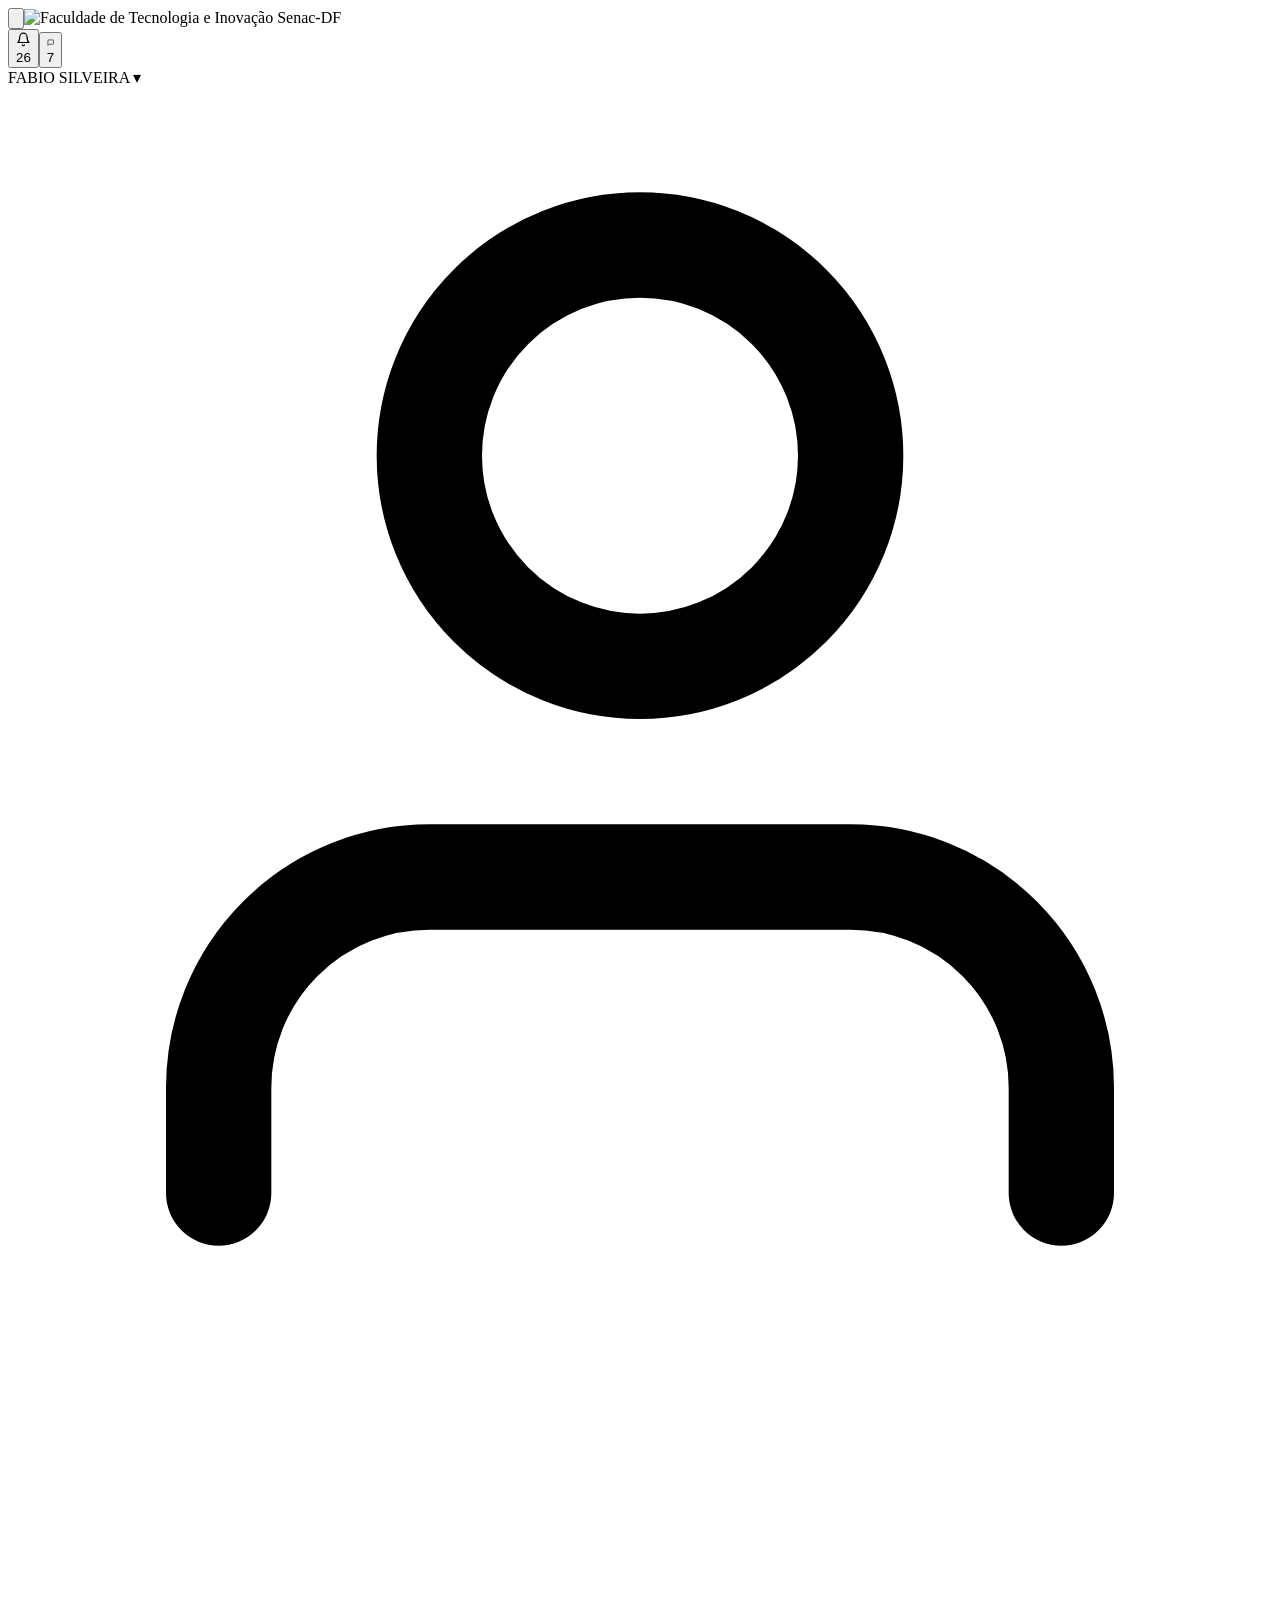
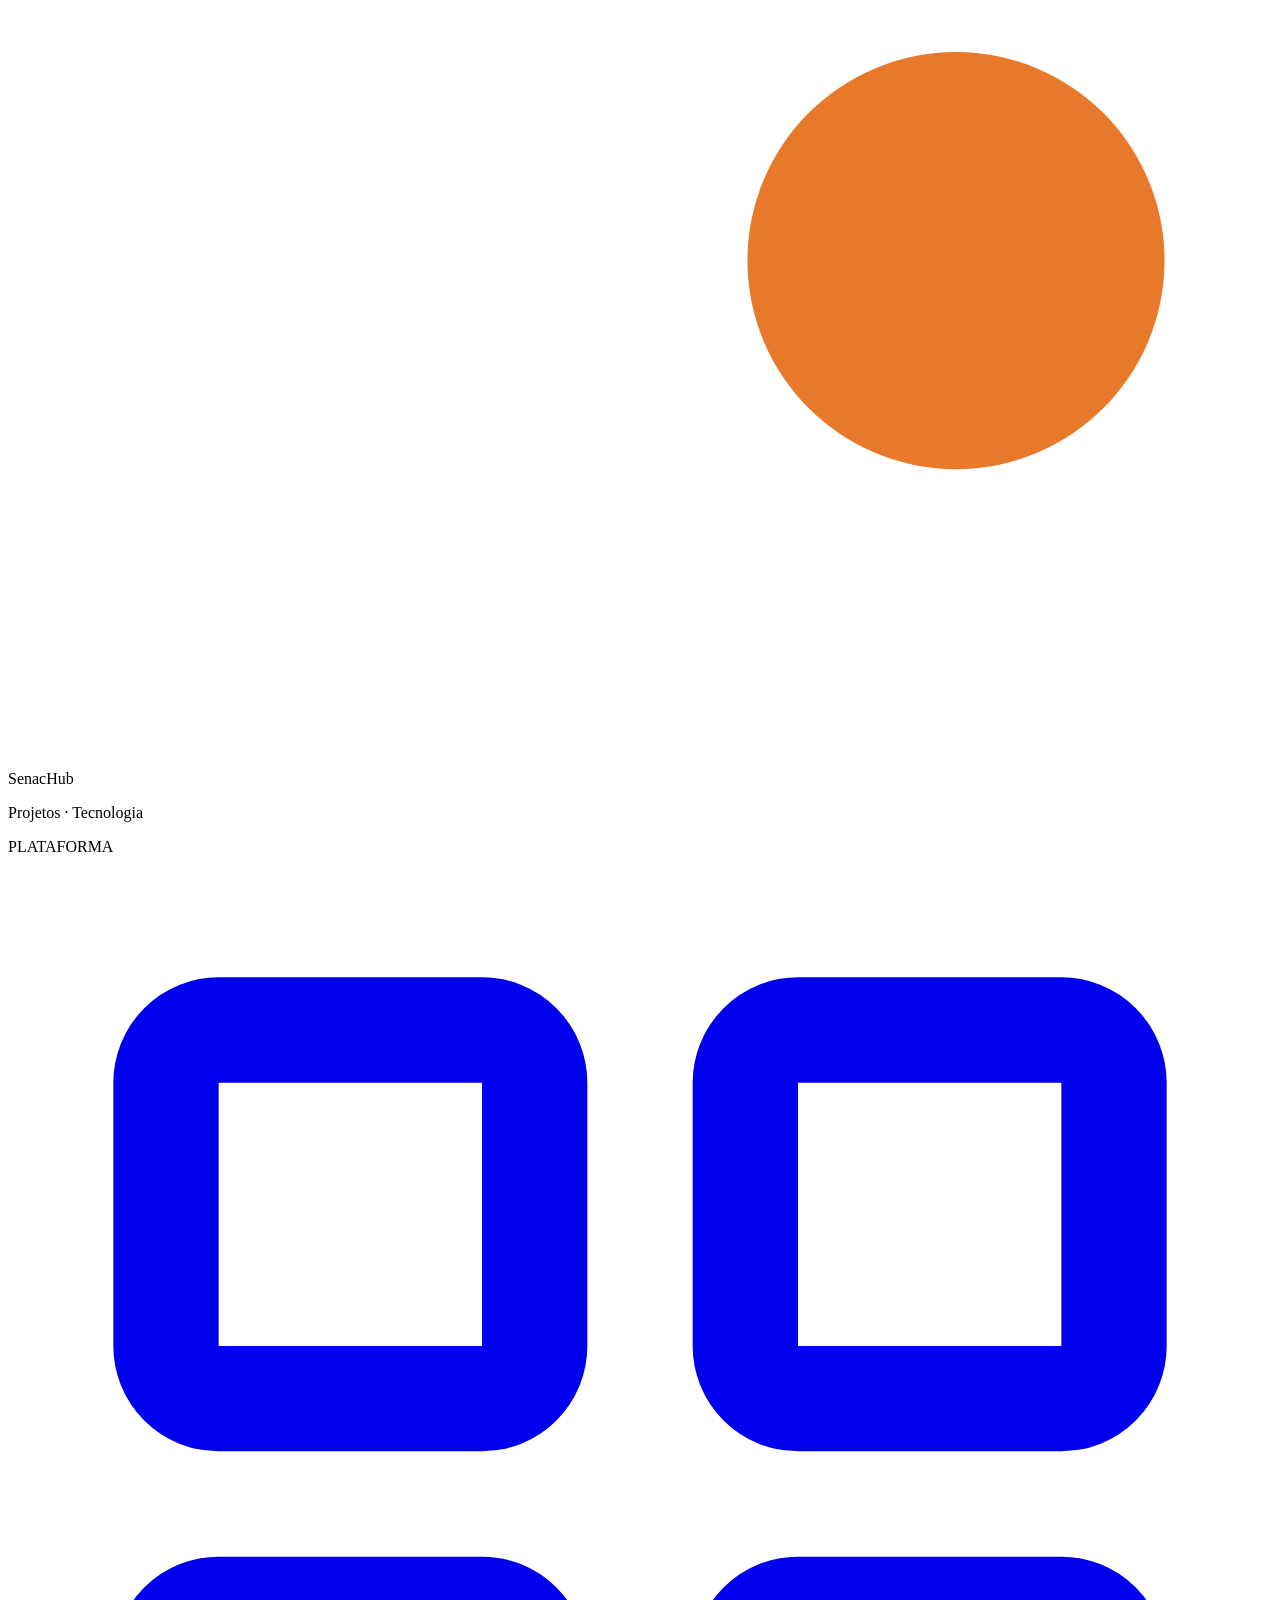
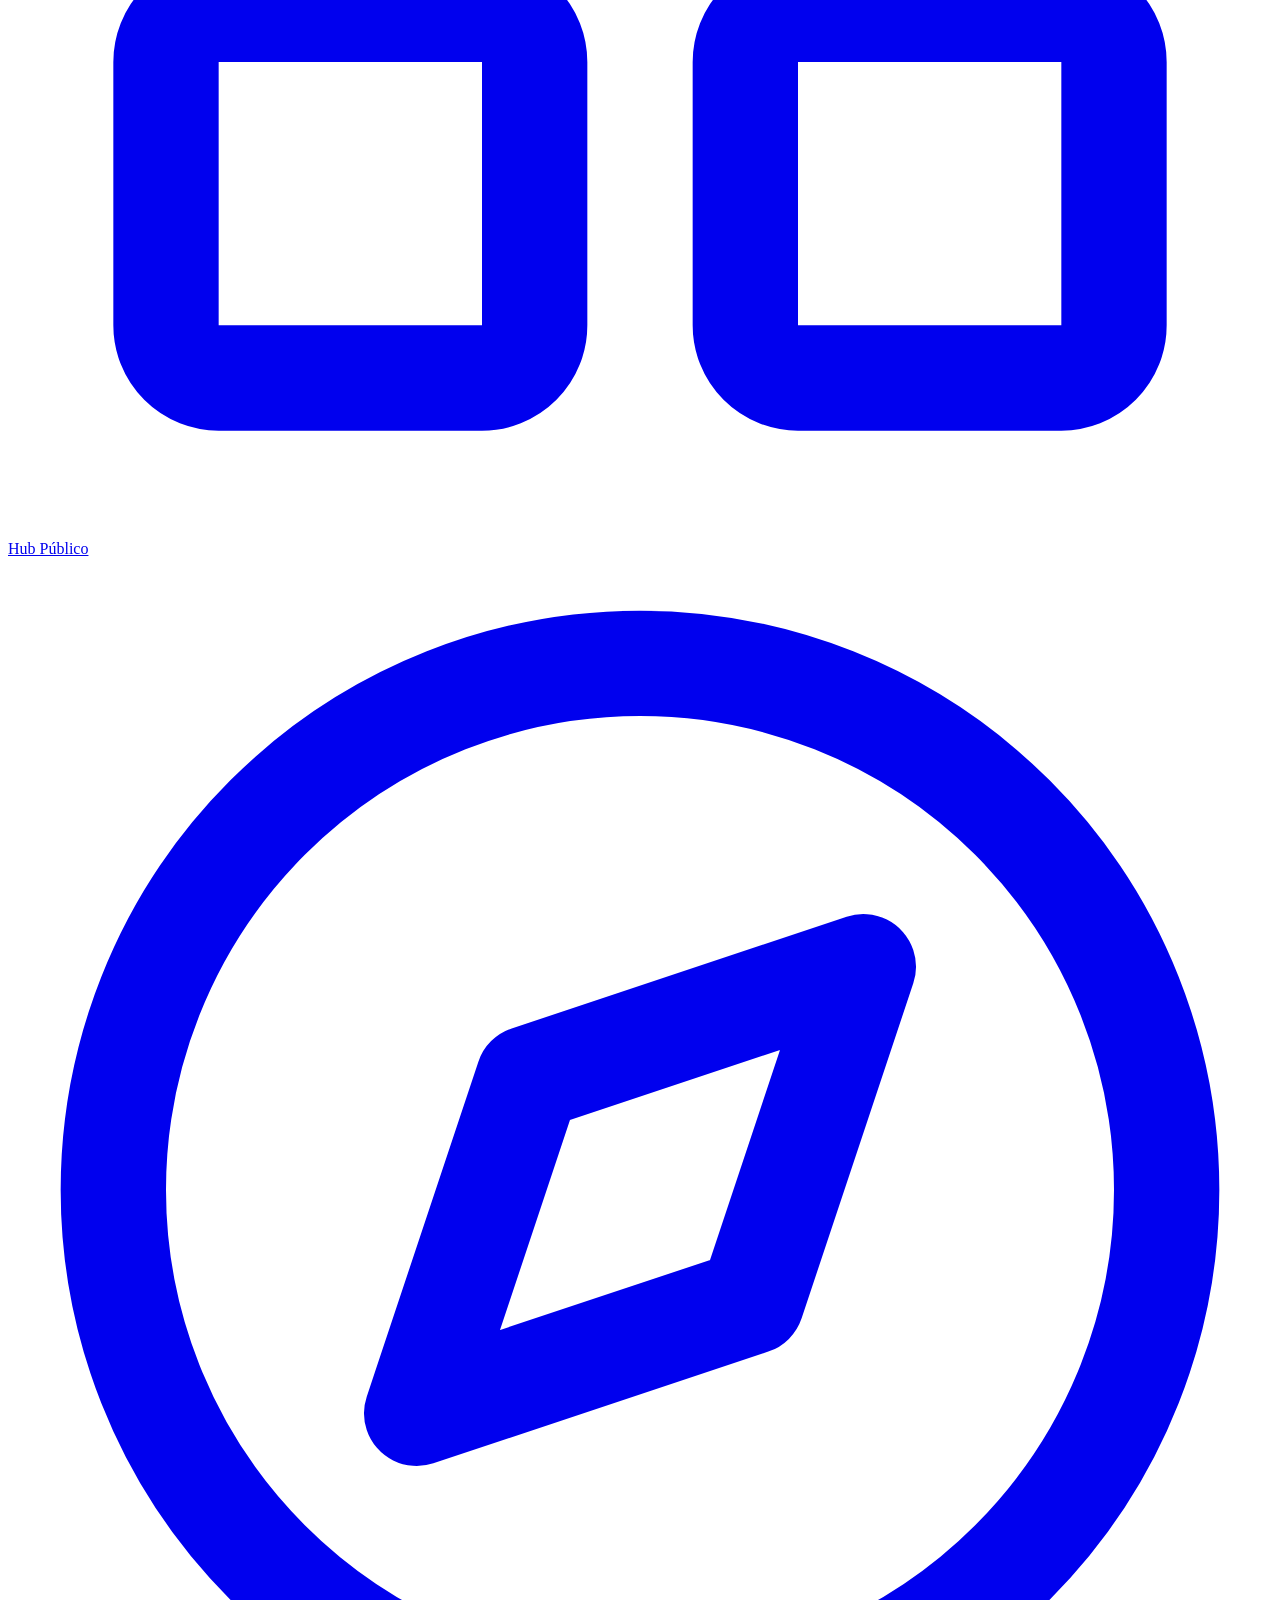
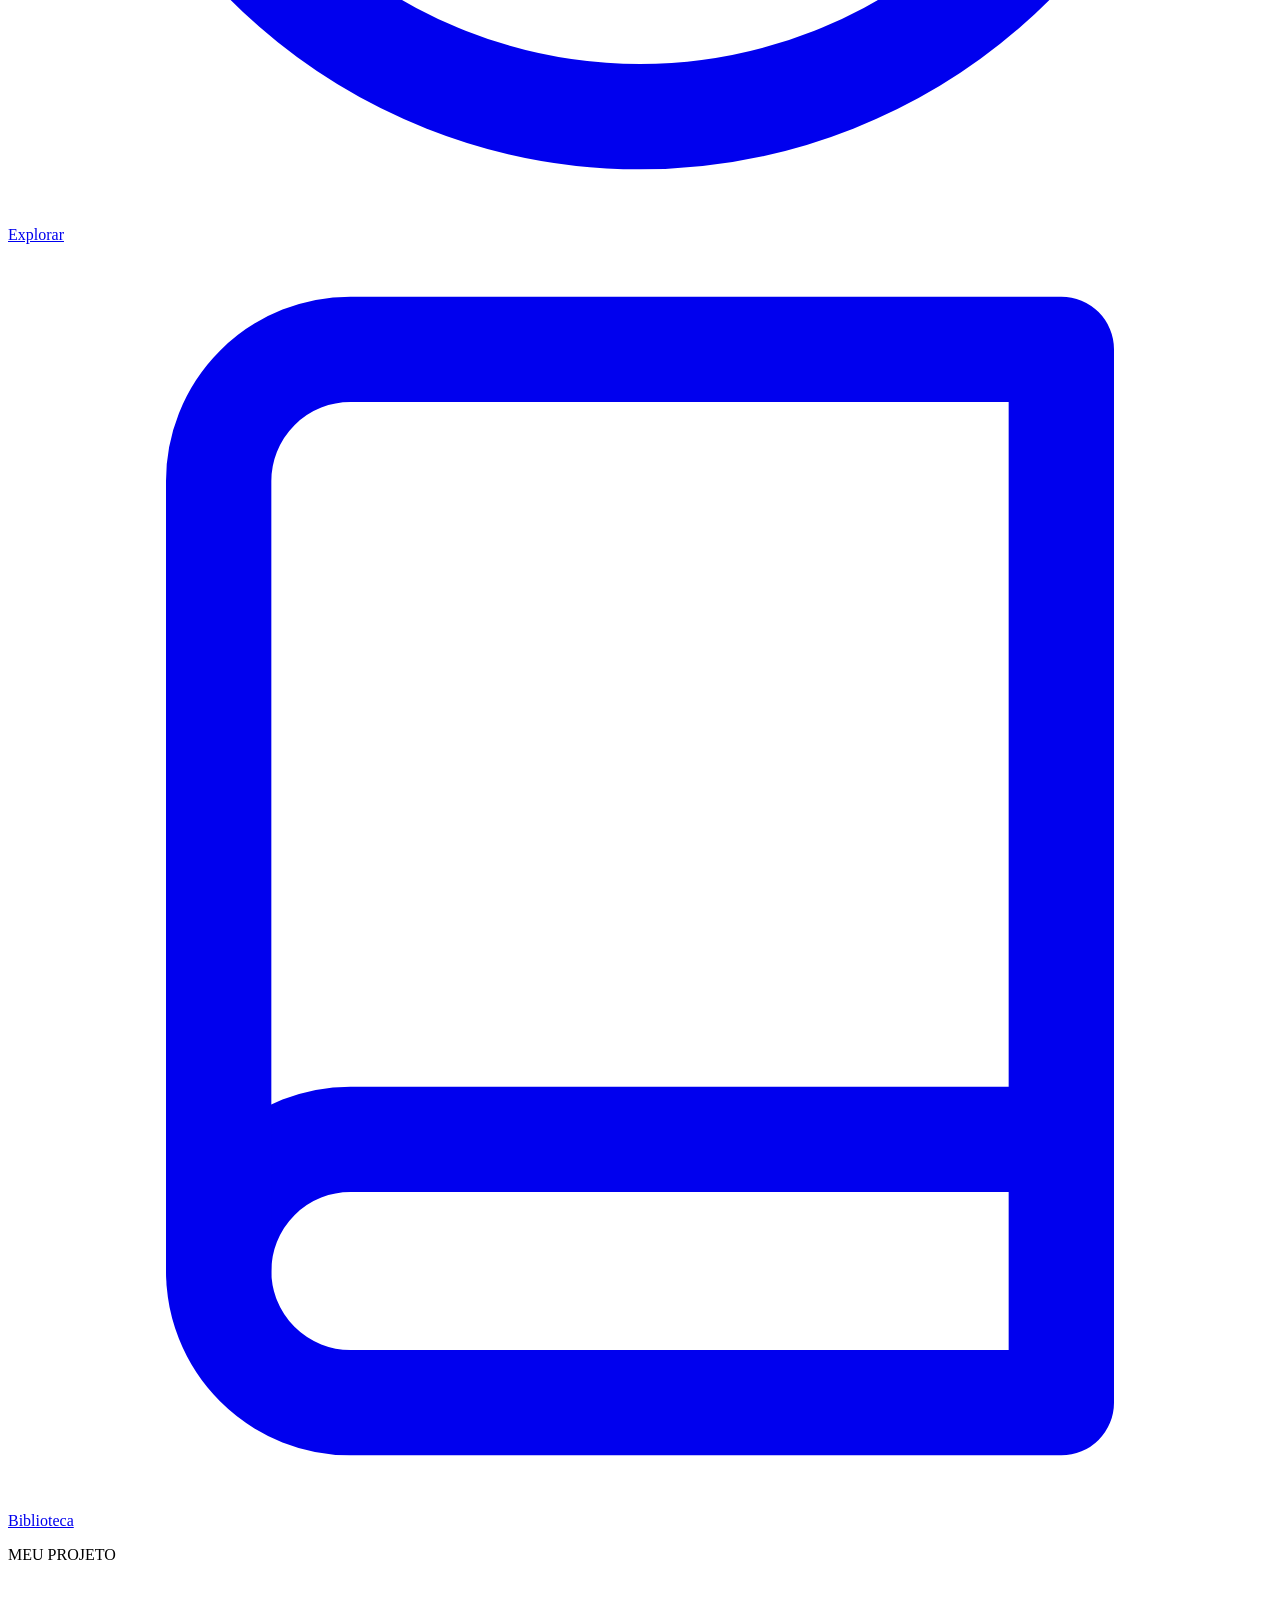
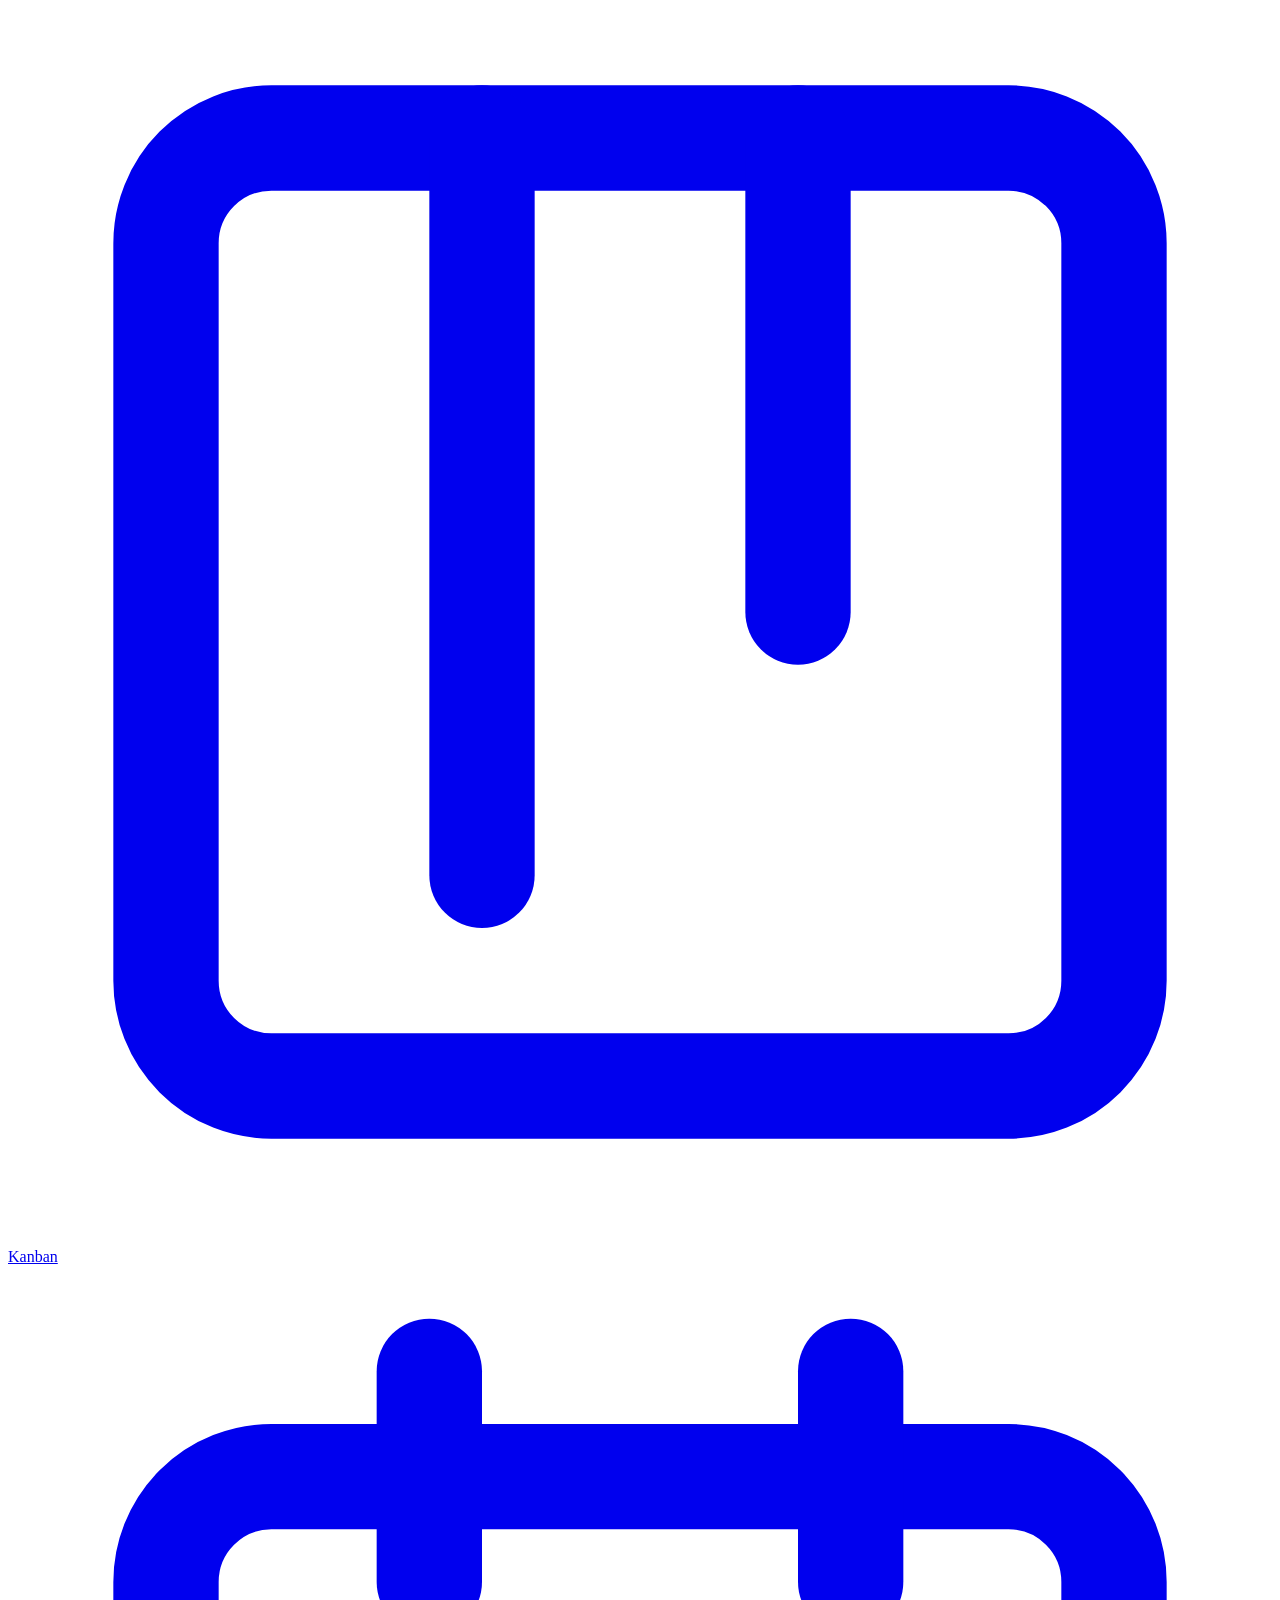
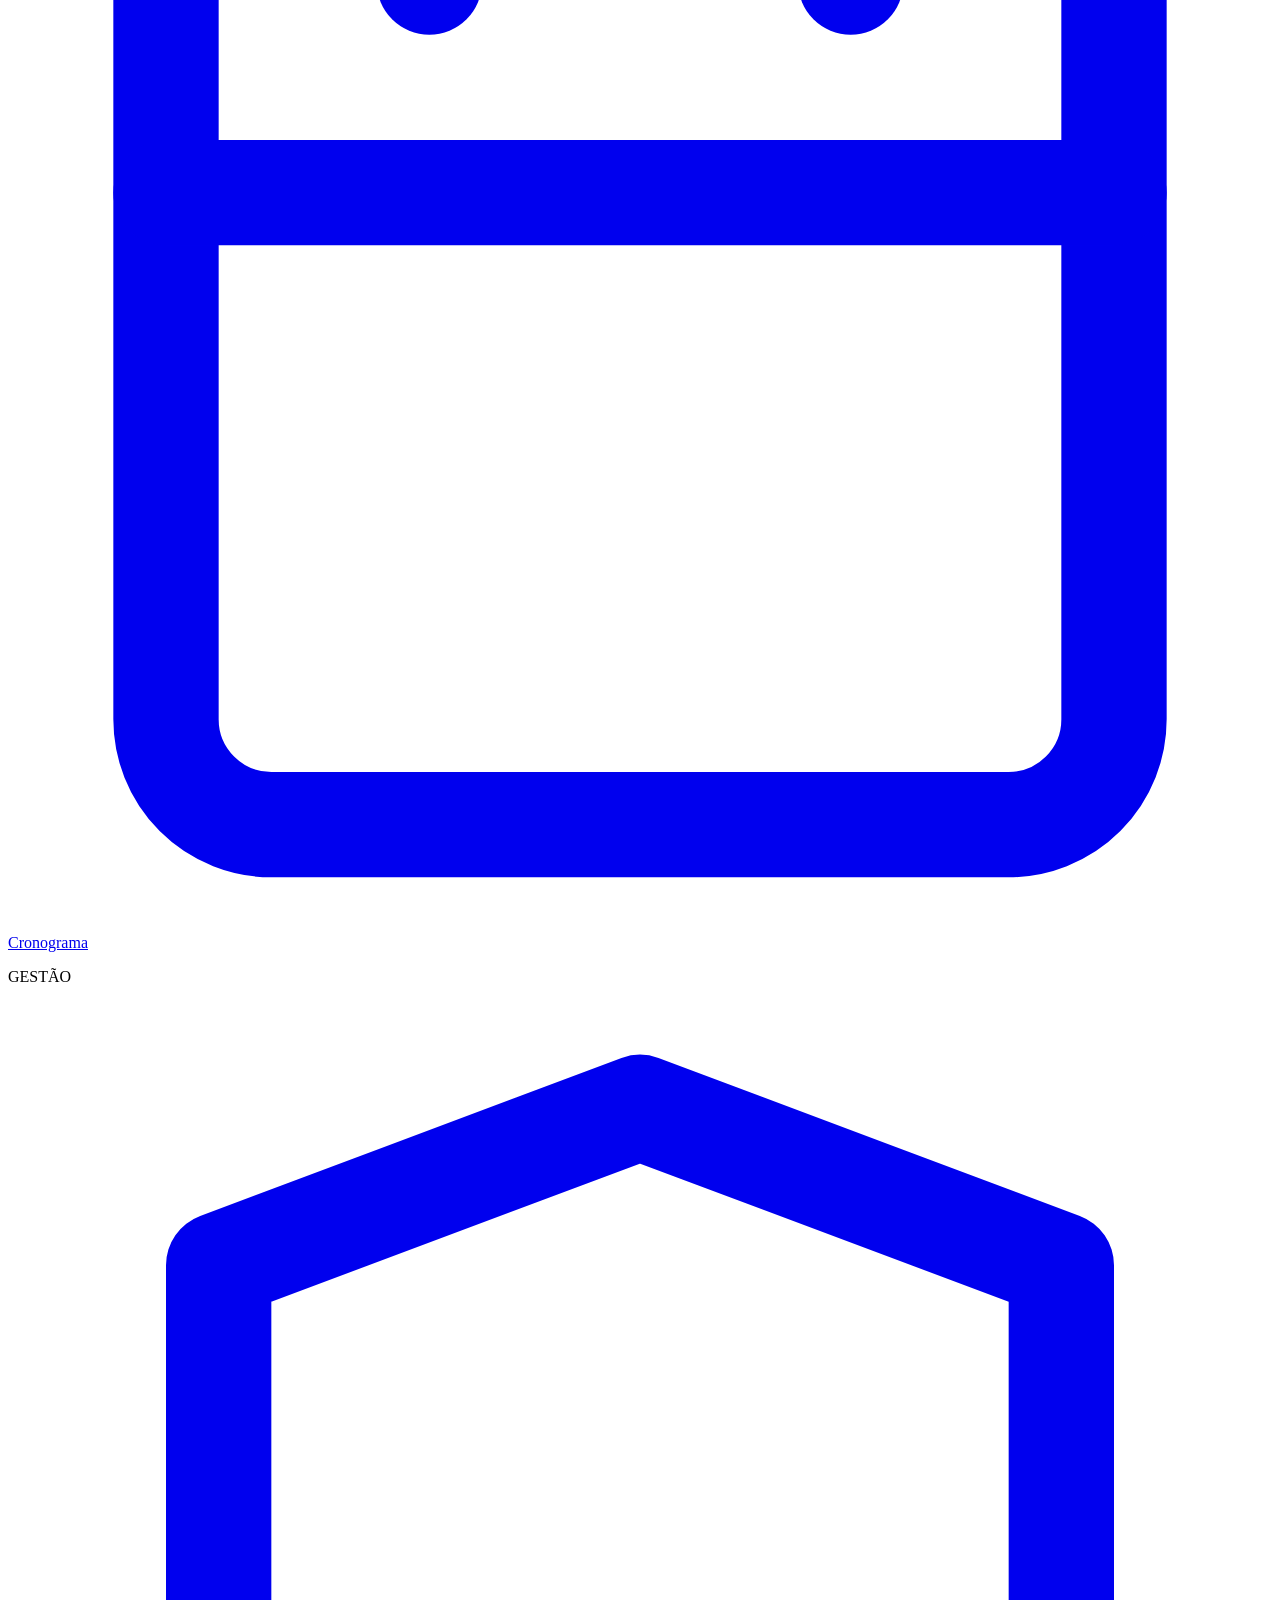
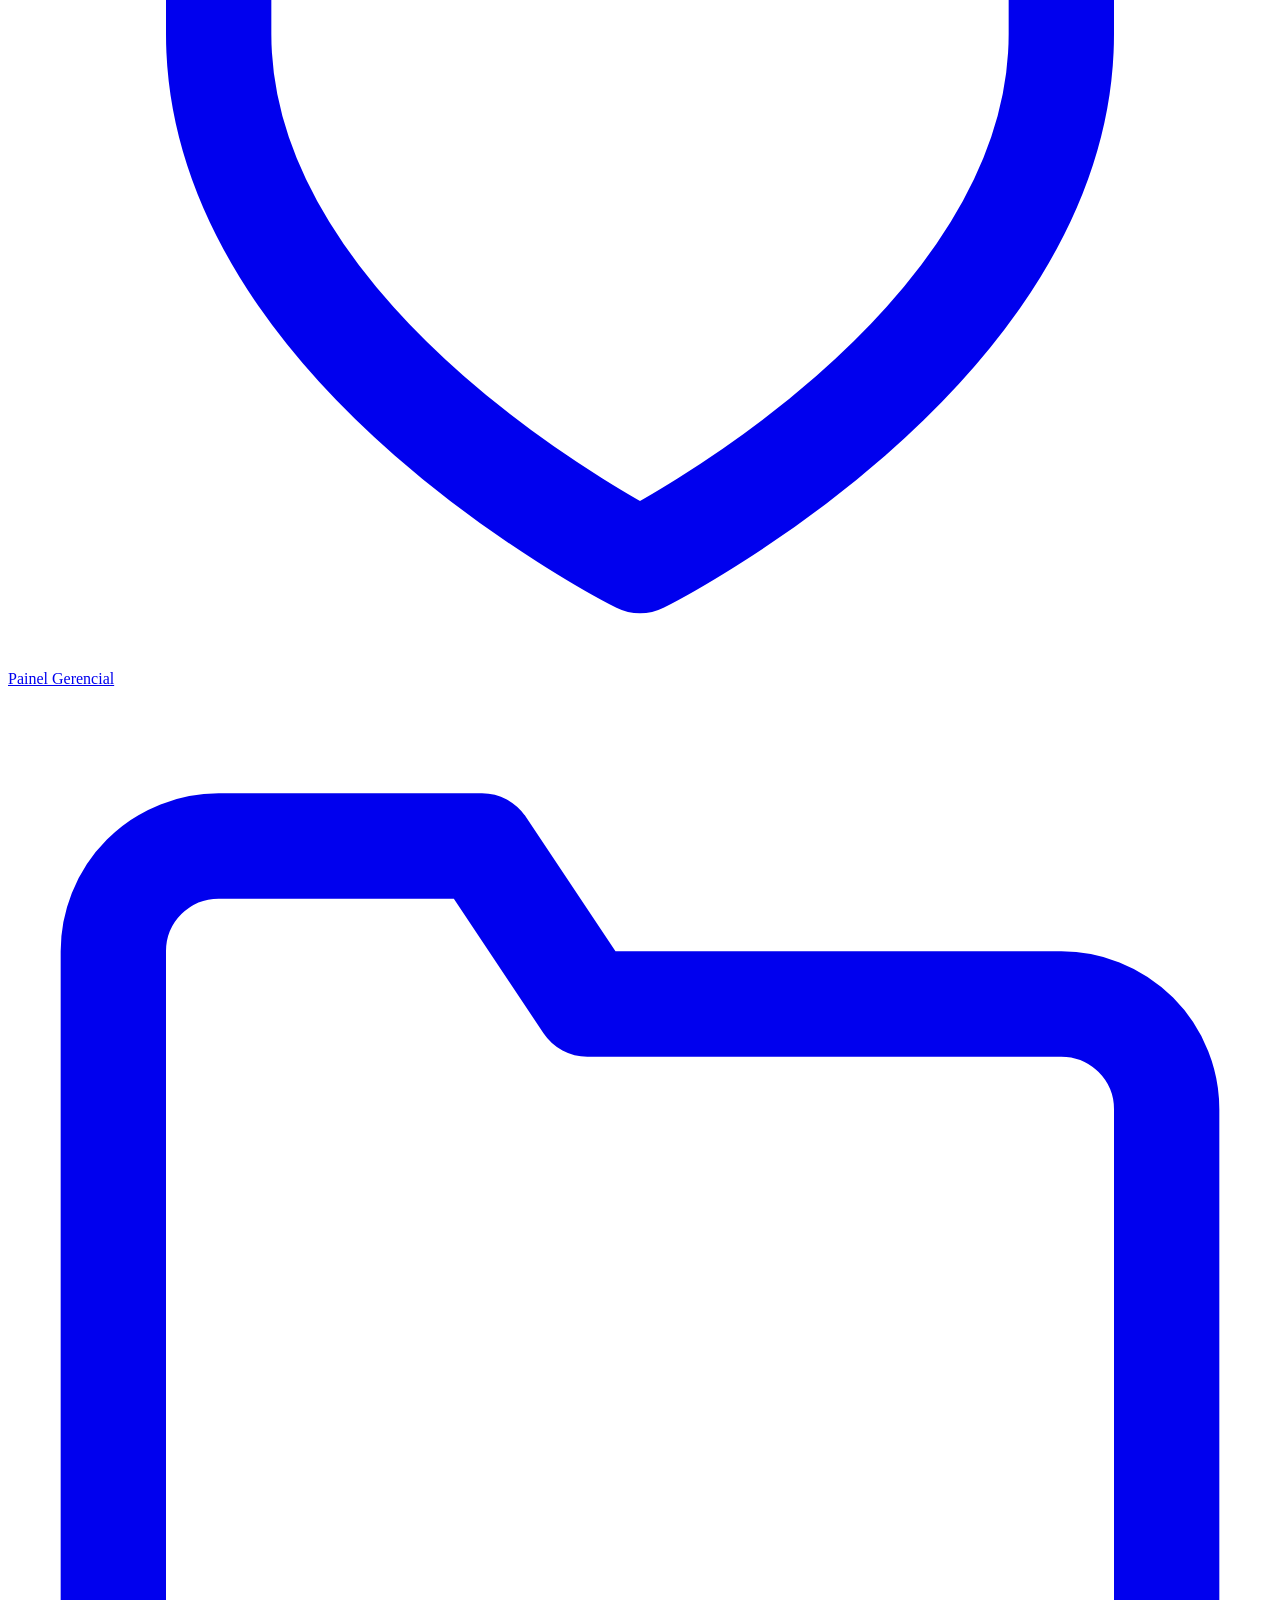
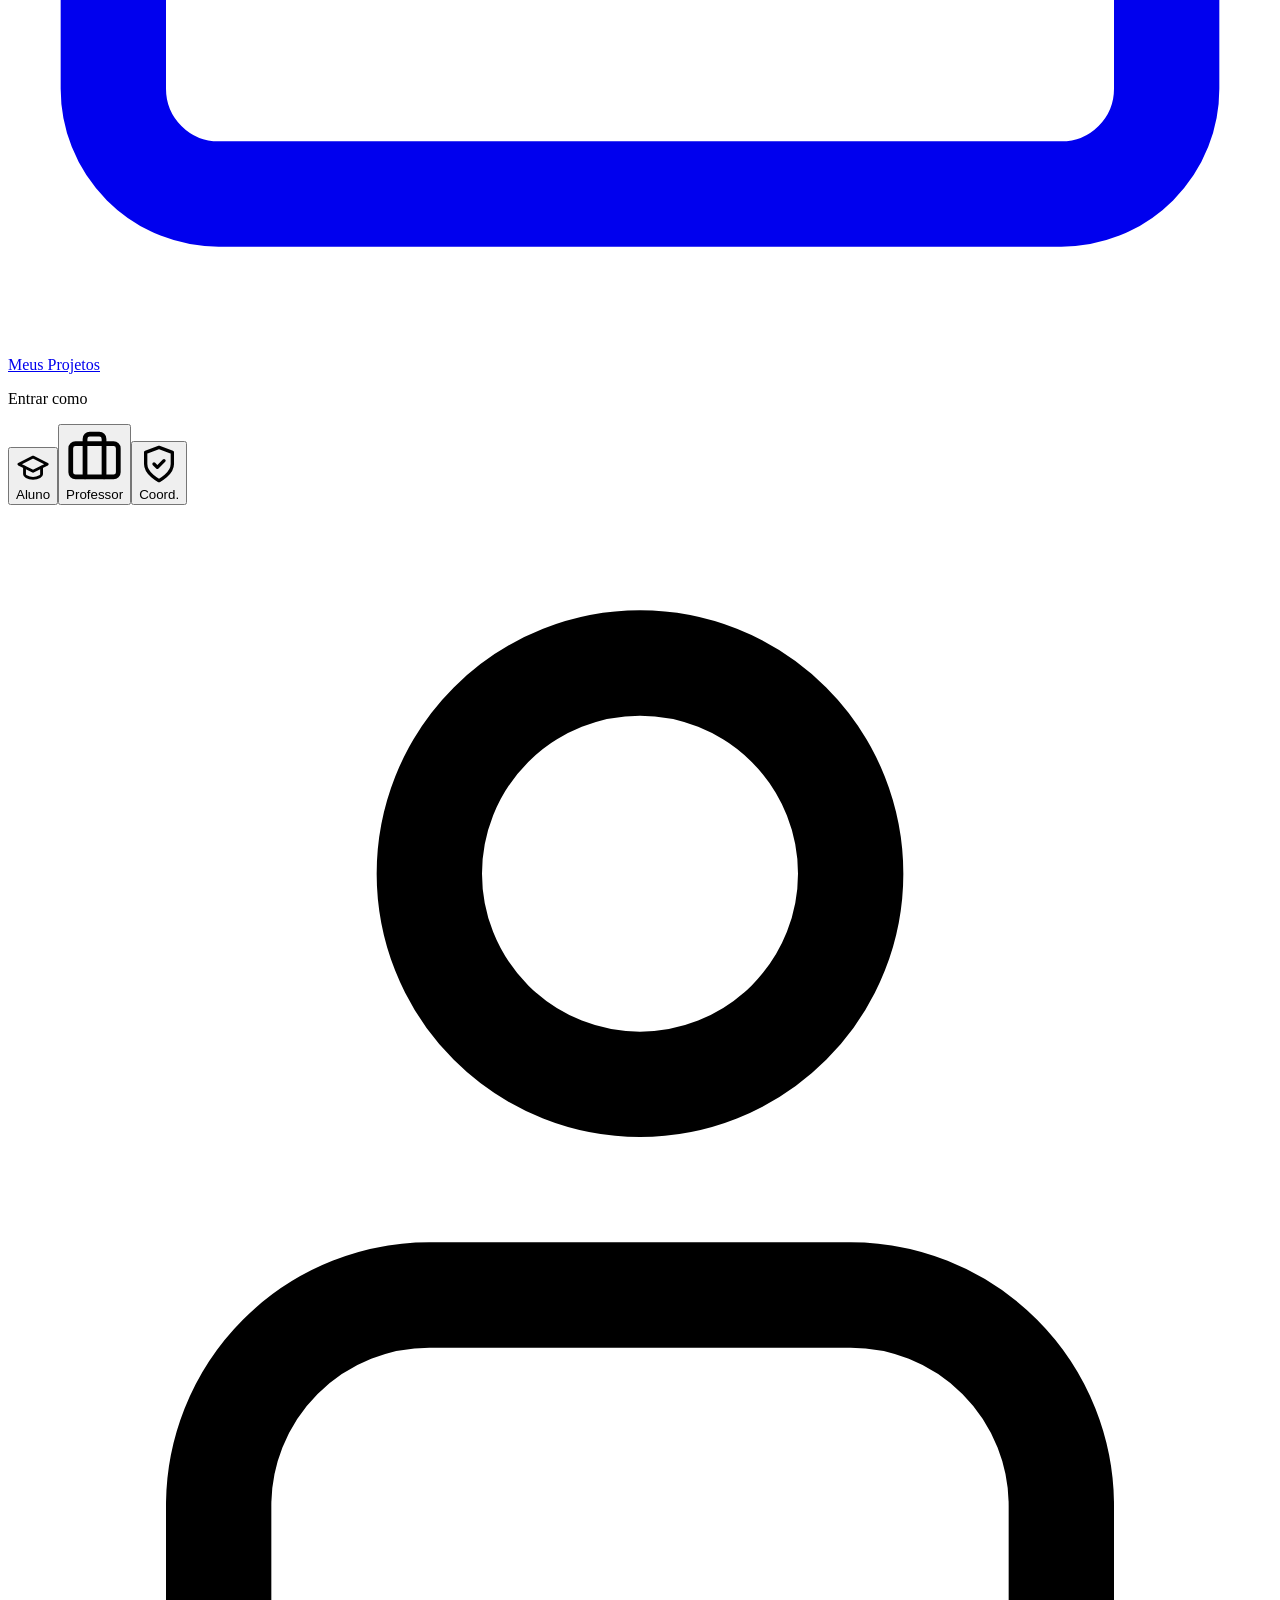
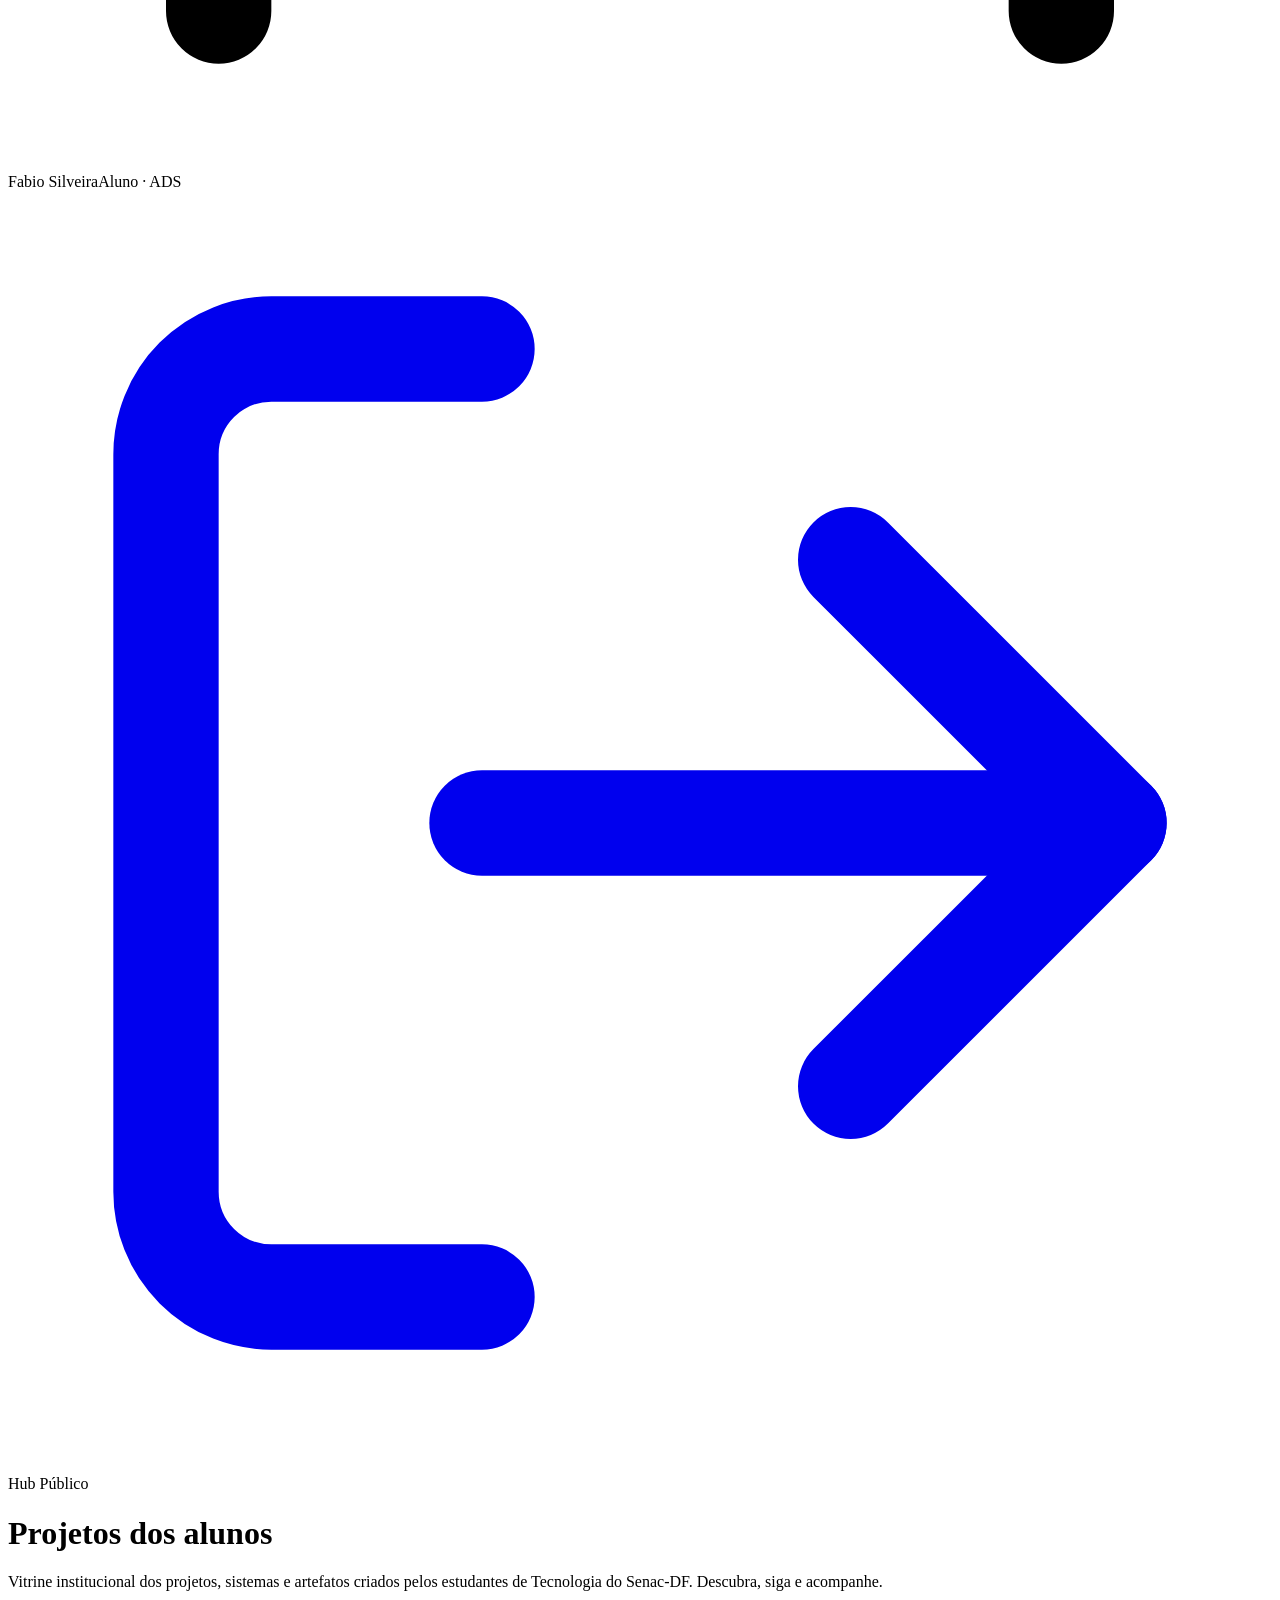
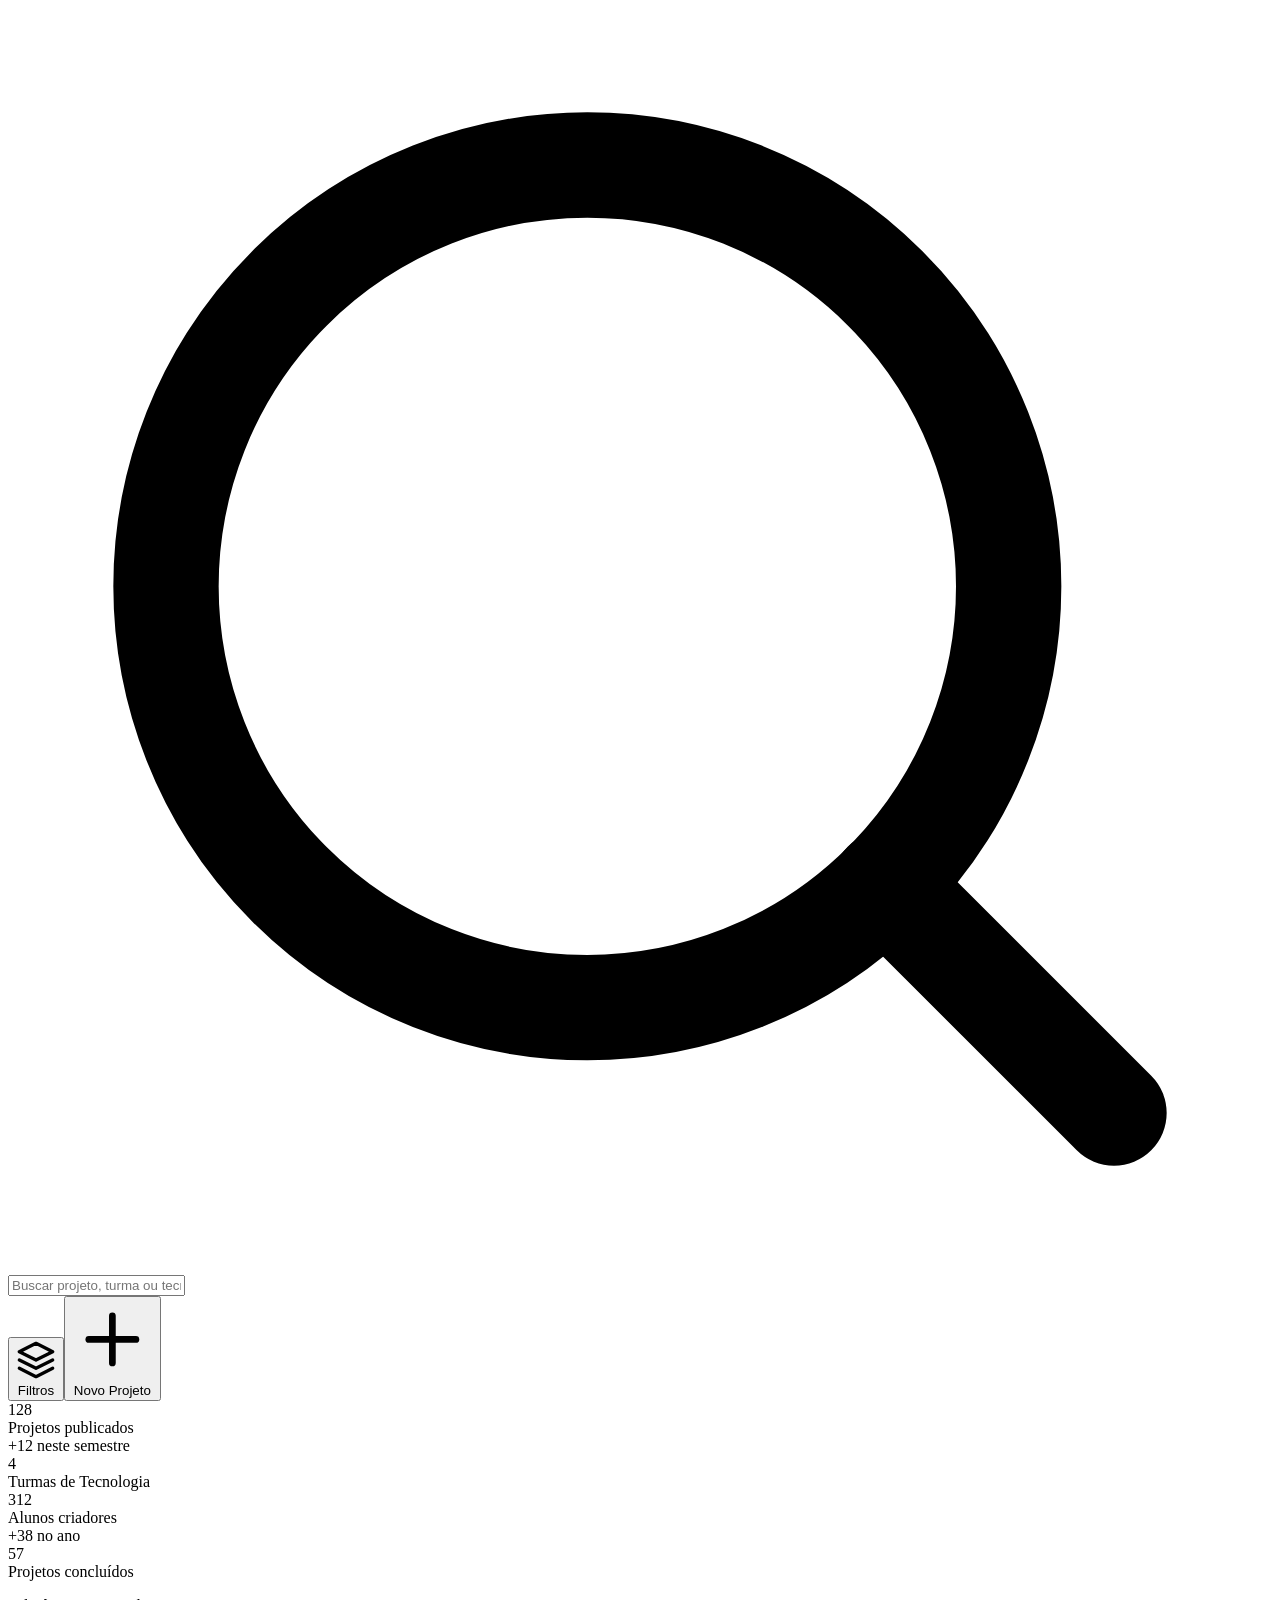
==== index.html @ 15e3ed27 "Add files via upload Versão 1" ====
<!doctype html><html lang="pt-BR"><head><meta charset="utf-8"><meta name="viewport" content="width=device-width, initial-scale=1.0"><title>Hub Público — SENAC HUB - DF</title><link rel="stylesheet" href="assets/style.css"></head><body data-page="hub"><header class="topbar"><div class="topbar-left"><button class="hamb" onclick="toggleSidebar()" aria-label="Menu"><svg class="" viewBox="0 0 24 24" fill="none" stroke="currentColor" stroke-width="2" stroke-linecap="round" stroke-linejoin="round"><line x1="3" y1="6" x2="21" y2="6"/><line x1="3" y1="12" x2="21" y2="12"/><line x1="3" y1="18" x2="21" y2="18"/></svg></button><img class="topbar-logo" src="assets/logo-senac.png" alt="Faculdade de Tecnologia e Inovação Senac-DF"></div><div class="topbar-right"><button class="icon-btn" aria-label="Notificações"><svg class="" viewBox="0 0 24 24" fill="none" stroke="currentColor" stroke-width="2" stroke-linecap="round" stroke-linejoin="round"><path d="M6 8a6 6 0 0 1 12 0c0 7 3 9 3 9H3s3-2 3-9"/><path d="M10.3 21a1.94 1.94 0 0 0 3.4 0"/></svg><span class="badge">26</span></button><button class="icon-btn" aria-label="Mensagens"><svg class="" viewBox="0 0 24 24" fill="none" stroke="currentColor" stroke-width="2" stroke-linecap="round" stroke-linejoin="round"><path d="M21 15a2 2 0 0 1-2 2H7l-4 4V5a2 2 0 0 1 2-2h14a2 2 0 0 1 2 2z"/></svg><span class="badge">7</span></button><div class="topuser"><span class="topuser-name lbl-hide">FABIO SILVEIRA <span class="chev">&#9662;</span></span><span class="topuser-avatar"><svg class="" viewBox="0 0 24 24" fill="none" stroke="currentColor" stroke-width="2" stroke-linecap="round" stroke-linejoin="round"><path d="M20 21v-2a4 4 0 0 0-4-4H8a4 4 0 0 0-4 4v2"/><circle cx="12" cy="7" r="4"/></svg></span></div></div></header><aside class="sidebar"><div class="sb-brand"><div class="brand-lockup sb"><svg class="brand-ico" viewBox="0 0 40 32" fill="none" aria-hidden="true"><g stroke="#ffffff" stroke-width="3.2" stroke-linecap="round"><path d="M9 7 C20 7 21 16 29 16"/><path d="M9 16 H29"/><path d="M9 25 C20 25 21 16 29 16"/></g><g fill="#ffffff"><circle cx="9" cy="7" r="4"/><circle cx="9" cy="16" r="4"/><circle cx="9" cy="25" r="4"/></g><circle cx="30" cy="16" r="6.6" fill="#e8792b"/></svg><span class="brand-wm"><span class="s">Senac</span><span class="h">Hub</span></span></div><p class="sub">Projetos · Tecnologia</p></div><nav class="sb-nav"><div class="sb-group"><p class="sb-group-label">PLATAFORMA</p><a class="sb-item active" href="index.html"><svg class="" viewBox="0 0 24 24" fill="none" stroke="currentColor" stroke-width="2" stroke-linecap="round" stroke-linejoin="round"><rect x="3" y="3" width="7" height="7" rx="1"/><rect x="14" y="3" width="7" height="7" rx="1"/><rect x="14" y="14" width="7" height="7" rx="1"/><rect x="3" y="14" width="7" height="7" rx="1"/></svg><span>Hub Público</span></a><a class="sb-item" href="index.html"><svg class="" viewBox="0 0 24 24" fill="none" stroke="currentColor" stroke-width="2" stroke-linecap="round" stroke-linejoin="round"><circle cx="12" cy="12" r="10"/><polygon points="16.24 7.76 14.12 14.12 7.76 16.24 9.88 9.88 16.24 7.76"/></svg><span>Explorar</span></a><a class="sb-item" href="biblioteca.html"><svg class="" viewBox="0 0 24 24" fill="none" stroke="currentColor" stroke-width="2" stroke-linecap="round" stroke-linejoin="round"><path d="M4 19.5A2.5 2.5 0 0 1 6.5 17H20"/><path d="M6.5 2H20v20H6.5A2.5 2.5 0 0 1 4 19.5v-15A2.5 2.5 0 0 1 6.5 2z"/></svg><span>Biblioteca</span></a></div><div class="sb-group"><p class="sb-group-label">MEU PROJETO</p><a class="sb-item" href="gestao.html"><svg class="" viewBox="0 0 24 24" fill="none" stroke="currentColor" stroke-width="2" stroke-linecap="round" stroke-linejoin="round"><rect x="3" y="3" width="18" height="18" rx="2"/><path d="M9 3v14"/><path d="M15 3v9"/></svg><span>Kanban</span></a><a class="sb-item" href="gestao.html"><svg class="" viewBox="0 0 24 24" fill="none" stroke="currentColor" stroke-width="2" stroke-linecap="round" stroke-linejoin="round"><rect x="3" y="4" width="18" height="18" rx="2"/><line x1="16" y1="2" x2="16" y2="6"/><line x1="8" y1="2" x2="8" y2="6"/><line x1="3" y1="10" x2="21" y2="10"/></svg><span>Cronograma</span></a></div><div class="sb-group"><p class="sb-group-label">GESTÃO</p><a class="sb-item" data-role-only="coordenacao" href="painel.html"><svg class="" viewBox="0 0 24 24" fill="none" stroke="currentColor" stroke-width="2" stroke-linecap="round" stroke-linejoin="round"><path d="M12 22s8-4 8-10V5l-8-3-8 3v7c0 6 8 10 8 10z"/></svg><span>Painel Gerencial</span></a><a class="sb-item" href="meus-projetos.html"><svg class="" viewBox="0 0 24 24" fill="none" stroke="currentColor" stroke-width="2" stroke-linecap="round" stroke-linejoin="round"><path d="M22 19a2 2 0 0 1-2 2H4a2 2 0 0 1-2-2V5a2 2 0 0 1 2-2h5l2 3h9a2 2 0 0 1 2 2z"/></svg><span>Meus Projetos</span></a></div></nav><div class="sb-foot"><p class="sb-roles-label">Entrar como</p><div class="sb-roles"><button class="role-btn" data-act="role" data-role="aluno"><svg class="" viewBox="0 0 24 24" fill="none" stroke="currentColor" stroke-width="2" stroke-linecap="round" stroke-linejoin="round"><path d="M22 10L12 5 2 10l10 5 10-5z"/><path d="M6 12v5c0 1 2 3 6 3s6-2 6-3v-5"/></svg><span>Aluno</span></button><button class="role-btn" data-act="role" data-role="professor"><svg class="" viewBox="0 0 24 24" fill="none" stroke="currentColor" stroke-width="2" stroke-linecap="round" stroke-linejoin="round"><rect x="2" y="7" width="20" height="14" rx="2"/><path d="M16 21V5a2 2 0 0 0-2-2h-4a2 2 0 0 0-2 2v16"/></svg><span>Professor</span></button><button class="role-btn" data-act="role" data-role="coordenacao"><svg class="" viewBox="0 0 24 24" fill="none" stroke="currentColor" stroke-width="2" stroke-linecap="round" stroke-linejoin="round"><path d="M12 22s8-4 8-10V5l-8-3-8 3v7c0 6 8 10 8 10z"/><path d="M9 12l2 2 4-4"/></svg><span>Coord.</span></button></div><div class="sb-user"><span class="av"><svg class="" viewBox="0 0 24 24" fill="none" stroke="currentColor" stroke-width="2" stroke-linecap="round" stroke-linejoin="round"><path d="M20 21v-2a4 4 0 0 0-4-4H8a4 4 0 0 0-4 4v2"/><circle cx="12" cy="7" r="4"/></svg></span><span class="info"><span class="u-name">Fabio Silveira</span><span class="u-role" id="sb-role">Aluno · ADS</span></span><a class="logout" href="login.html" title="Sair"><svg class="" viewBox="0 0 24 24" fill="none" stroke="currentColor" stroke-width="2" stroke-linecap="round" stroke-linejoin="round"><path d="M9 21H5a2 2 0 0 1-2-2V5a2 2 0 0 1 2-2h4"/><polyline points="16 17 21 12 16 7"/><line x1="21" y1="12" x2="9" y2="12"/></svg></a></div></div></aside><div class="overlay" onclick="toggleSidebar()"></div><div class="main"><div class="pagehead"><p class="eyebrow">Hub Público</p><h1>Projetos dos alunos</h1><p class="lead">Vitrine institucional dos projetos, sistemas e artefatos criados pelos estudantes de Tecnologia do Senac-DF. Descubra, siga e acompanhe.</p></div><div class="content"><div class="toolbar"><div class="search"><svg class="" viewBox="0 0 24 24" fill="none" stroke="currentColor" stroke-width="2" stroke-linecap="round" stroke-linejoin="round"><circle cx="11" cy="11" r="8"/><line x1="21" y1="21" x2="16.65" y2="16.65"/></svg><input id="q" placeholder="Buscar projeto, turma ou tecnologia..."></div><button class="btn btn-ghost"><svg class="" viewBox="0 0 24 24" fill="none" stroke="currentColor" stroke-width="2" stroke-linecap="round" stroke-linejoin="round"><polygon points="12 2 2 7 12 12 22 7 12 2"/><polyline points="2 17 12 22 22 17"/><polyline points="2 12 12 17 22 12"/></svg> Filtros</button><button class="btn btn-primary" data-act="new"><svg class="" viewBox="0 0 24 24" fill="none" stroke="currentColor" stroke-width="2" stroke-linecap="round" stroke-linejoin="round"><line x1="12" y1="5" x2="12" y2="19"/><line x1="5" y1="12" x2="19" y2="12"/></svg> Novo Projeto</button></div><div class="metrics"><div class="metric"><div class="n">128</div><div class="l">Projetos publicados</div><div class="d">+12 neste semestre</div></div><div class="metric"><div class="n">4</div><div class="l">Turmas de Tecnologia</div></div><div class="metric"><div class="n">312</div><div class="l">Alunos criadores</div><div class="d">+38 no ano</div></div><div class="metric"><div class="n">57</div><div class="l">Projetos concluídos</div></div></div><div class="section-head"><div><p class="sub">Seleção institucional</p><h2>Projetos em destaque</h2></div><span id="count">—</span></div><div class="chips"><button class="chip active" data-act="chip" data-turma="all">Todos</button><button class="chip" data-act="chip" data-turma="IA">IA</button><button class="chip" data-act="chip" data-turma="ADS">ADS</button><button class="chip" data-act="chip" data-turma="Gestão de TI">Gestão de TI</button><button class="chip" data-act="chip" data-turma="Segurança da Informação">Segurança da Informação</button></div><div class="grid" id="grid"></div><p class="footer-note">SENAC HUB - DF · Faculdade de Tecnologia e Inovação Senac-DF · protótipo para o 6º Senac Innovaday</p><div class="modal" id="modal"><div class="modal-card"><div class="modal-head"><h3 id="modal-title">Novo projeto</h3><button data-act="modal-close" aria-label="Fechar"><svg class="" viewBox="0 0 24 24" fill="none" stroke="currentColor" stroke-width="2" stroke-linecap="round" stroke-linejoin="round"><line x1="18" y1="6" x2="6" y2="18"/><line x1="6" y1="6" x2="18" y2="18"/></svg></button></div><div class="modal-body"><div class="field"><label>Título do projeto</label><input id="np-title" placeholder="Ex.: Meu Sistema Incrível"></div><p class="err" id="np-err">Informe um título para o projeto.</p><div class="field"><label>Turma</label><select id="np-tag"><option>ADS</option><option>IA</option><option>Gestão de TI</option><option>Segurança da Informação</option></select></div><div class="field"><label>Status</label><select id="np-status"><option>Ativo</option><option>Concluído</option></select></div><div class="field"><label>Resumo</label><textarea id="np-desc" placeholder="Descreva o projeto em uma ou duas frases..."></textarea></div></div><div class="modal-foot"><button class="btn btn-ghost" data-act="modal-close">Cancelar</button><button class="btn btn-primary" data-act="modal-save"><svg class="" viewBox="0 0 24 24" fill="none" stroke="currentColor" stroke-width="2" stroke-linecap="round" stroke-linejoin="round"><line x1="12" y1="5" x2="12" y2="19"/><line x1="5" y1="12" x2="19" y2="12"/></svg> <span id="modal-save-label">Publicar projeto</span></button></div></div></div></div></div><script src="assets/data.js"></script><script src="assets/app.js"></script></body></html>
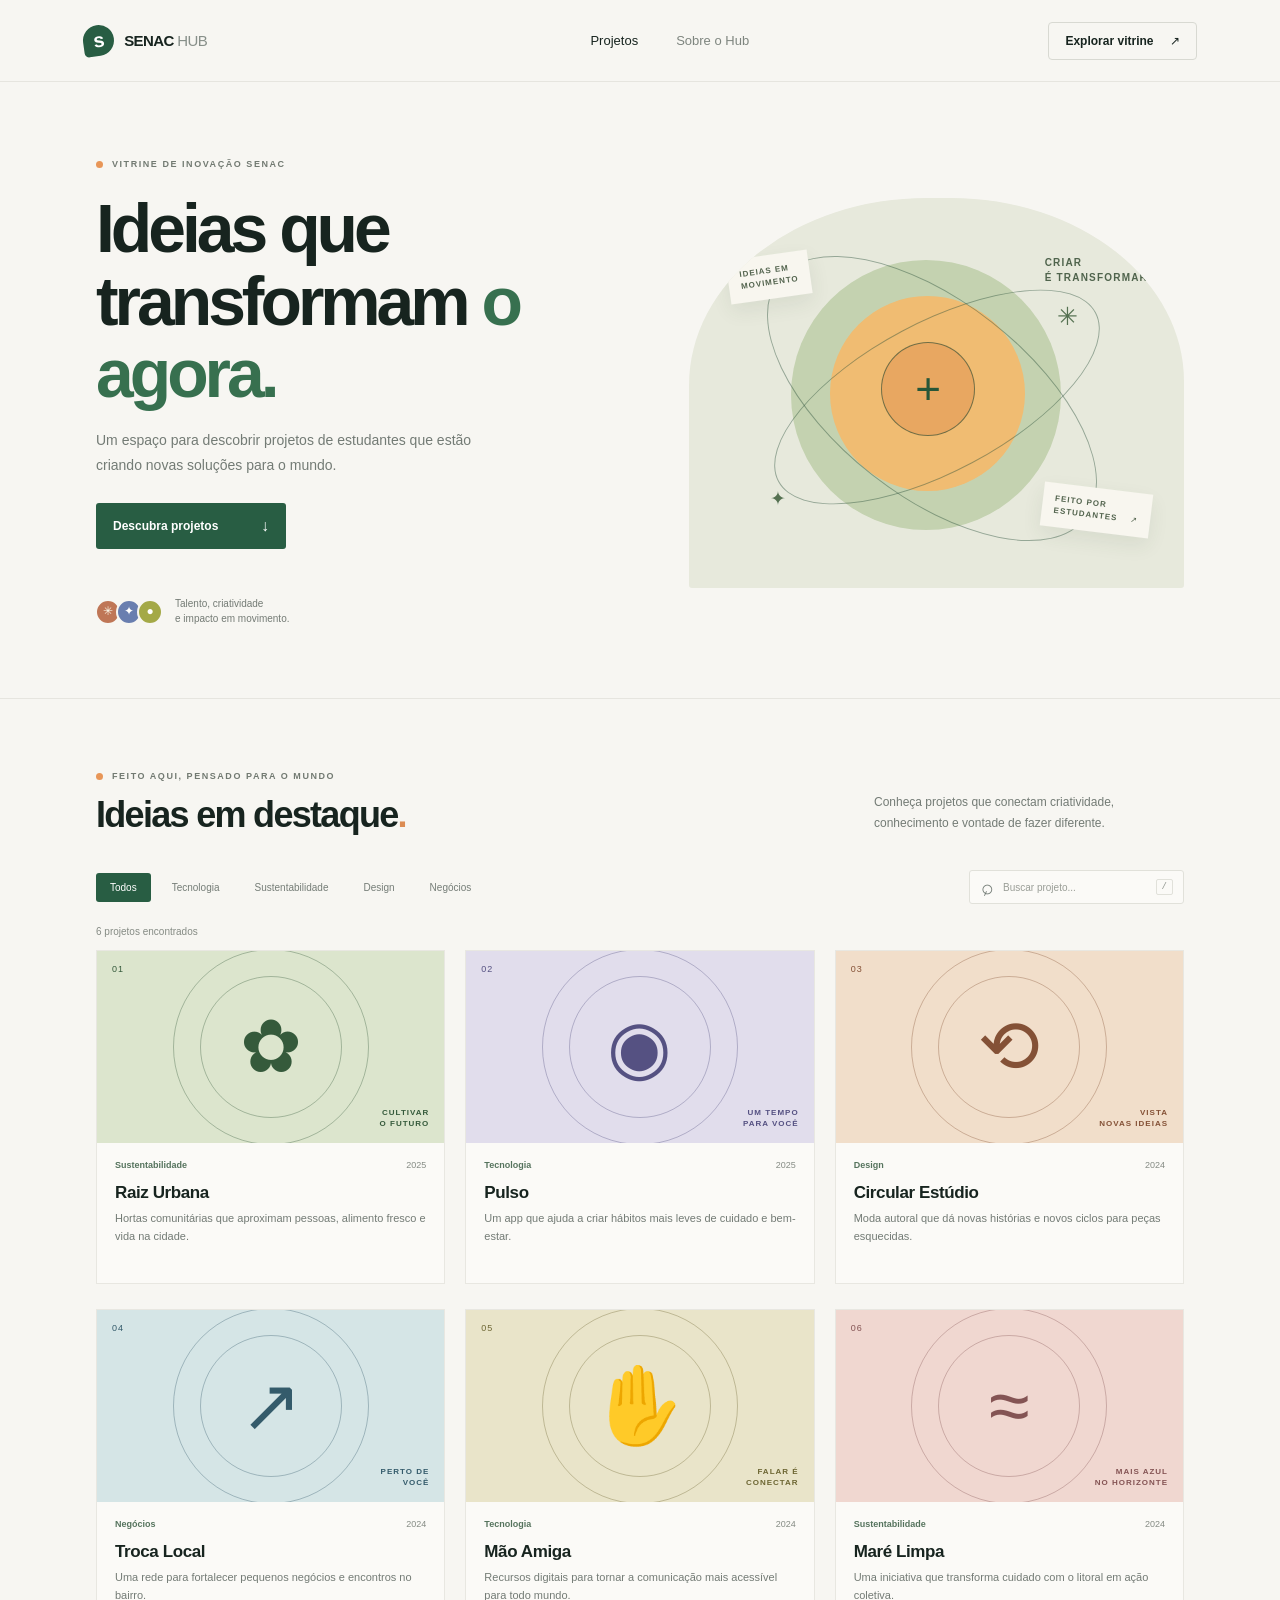
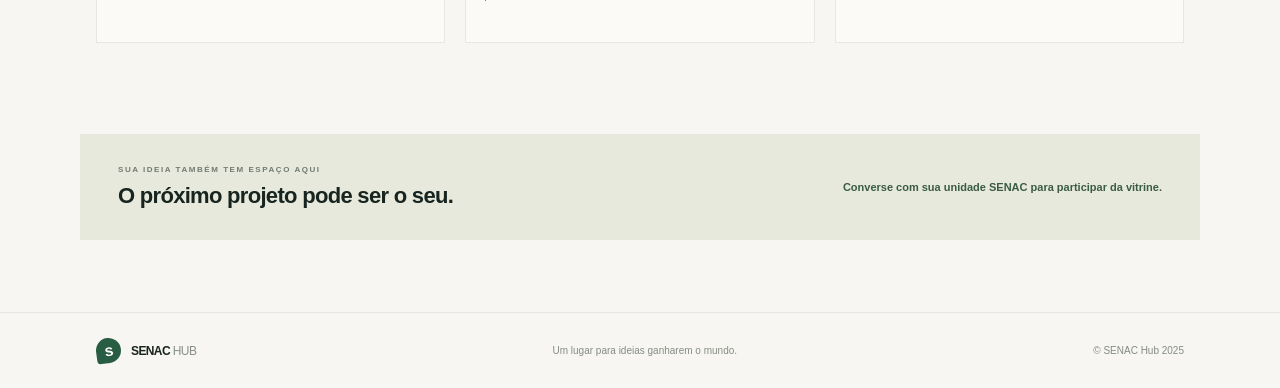
==== commit fc112fdf: "Build responsive SENAC innovation showcase Co-authored-by: Fabioandresil <265806969+Fabioandresil@us" ====
--- a/index.html
+++ b/index.html
@@ -1 +1,178 @@
-<!doctype html><html lang="pt-BR"><head><meta charset="utf-8"><meta name="viewport" content="width=device-width, initial-scale=1.0"><title>Hub Público — SENAC HUB - DF</title><link rel="stylesheet" href="assets/style.css"></head><body data-page="hub"><header class="topbar"><div class="topbar-left"><button class="hamb" onclick="toggleSidebar()" aria-label="Menu"><svg class="" viewBox="0 0 24 24" fill="none" stroke="currentColor" stroke-width="2" stroke-linecap="round" stroke-linejoin="round"><line x1="3" y1="6" x2="21" y2="6"/><line x1="3" y1="12" x2="21" y2="12"/><line x1="3" y1="18" x2="21" y2="18"/></svg></button><img class="topbar-logo" src="assets/logo-senac.png" alt="Faculdade de Tecnologia e Inovação Senac-DF"></div><div class="topbar-right"><button class="icon-btn" aria-label="Notificações"><svg class="" viewBox="0 0 24 24" fill="none" stroke="currentColor" stroke-width="2" stroke-linecap="round" stroke-linejoin="round"><path d="M6 8a6 6 0 0 1 12 0c0 7 3 9 3 9H3s3-2 3-9"/><path d="M10.3 21a1.94 1.94 0 0 0 3.4 0"/></svg><span class="badge">26</span></button><button class="icon-btn" aria-label="Mensagens"><svg class="" viewBox="0 0 24 24" fill="none" stroke="currentColor" stroke-width="2" stroke-linecap="round" stroke-linejoin="round"><path d="M21 15a2 2 0 0 1-2 2H7l-4 4V5a2 2 0 0 1 2-2h14a2 2 0 0 1 2 2z"/></svg><span class="badge">7</span></button><div class="topuser"><span class="topuser-name lbl-hide">FABIO SILVEIRA <span class="chev">&#9662;</span></span><span class="topuser-avatar"><svg class="" viewBox="0 0 24 24" fill="none" stroke="currentColor" stroke-width="2" stroke-linecap="round" stroke-linejoin="round"><path d="M20 21v-2a4 4 0 0 0-4-4H8a4 4 0 0 0-4 4v2"/><circle cx="12" cy="7" r="4"/></svg></span></div></div></header><aside class="sidebar"><div class="sb-brand"><div class="brand-lockup sb"><svg class="brand-ico" viewBox="0 0 40 32" fill="none" aria-hidden="true"><g stroke="#ffffff" stroke-width="3.2" stroke-linecap="round"><path d="M9 7 C20 7 21 16 29 16"/><path d="M9 16 H29"/><path d="M9 25 C20 25 21 16 29 16"/></g><g fill="#ffffff"><circle cx="9" cy="7" r="4"/><circle cx="9" cy="16" r="4"/><circle cx="9" cy="25" r="4"/></g><circle cx="30" cy="16" r="6.6" fill="#e8792b"/></svg><span class="brand-wm"><span class="s">Senac</span><span class="h">Hub</span></span></div><p class="sub">Projetos · Tecnologia</p></div><nav class="sb-nav"><div class="sb-group"><p class="sb-group-label">PLATAFORMA</p><a class="sb-item active" href="index.html"><svg class="" viewBox="0 0 24 24" fill="none" stroke="currentColor" stroke-width="2" stroke-linecap="round" stroke-linejoin="round"><rect x="3" y="3" width="7" height="7" rx="1"/><rect x="14" y="3" width="7" height="7" rx="1"/><rect x="14" y="14" width="7" height="7" rx="1"/><rect x="3" y="14" width="7" height="7" rx="1"/></svg><span>Hub Público</span></a><a class="sb-item" href="index.html"><svg class="" viewBox="0 0 24 24" fill="none" stroke="currentColor" stroke-width="2" stroke-linecap="round" stroke-linejoin="round"><circle cx="12" cy="12" r="10"/><polygon points="16.24 7.76 14.12 14.12 7.76 16.24 9.88 9.88 16.24 7.76"/></svg><span>Explorar</span></a><a class="sb-item" href="biblioteca.html"><svg class="" viewBox="0 0 24 24" fill="none" stroke="currentColor" stroke-width="2" stroke-linecap="round" stroke-linejoin="round"><path d="M4 19.5A2.5 2.5 0 0 1 6.5 17H20"/><path d="M6.5 2H20v20H6.5A2.5 2.5 0 0 1 4 19.5v-15A2.5 2.5 0 0 1 6.5 2z"/></svg><span>Biblioteca</span></a></div><div class="sb-group"><p class="sb-group-label">MEU PROJETO</p><a class="sb-item" href="gestao.html"><svg class="" viewBox="0 0 24 24" fill="none" stroke="currentColor" stroke-width="2" stroke-linecap="round" stroke-linejoin="round"><rect x="3" y="3" width="18" height="18" rx="2"/><path d="M9 3v14"/><path d="M15 3v9"/></svg><span>Kanban</span></a><a class="sb-item" href="gestao.html"><svg class="" viewBox="0 0 24 24" fill="none" stroke="currentColor" stroke-width="2" stroke-linecap="round" stroke-linejoin="round"><rect x="3" y="4" width="18" height="18" rx="2"/><line x1="16" y1="2" x2="16" y2="6"/><line x1="8" y1="2" x2="8" y2="6"/><line x1="3" y1="10" x2="21" y2="10"/></svg><span>Cronograma</span></a></div><div class="sb-group"><p class="sb-group-label">GESTÃO</p><a class="sb-item" data-role-only="coordenacao" href="painel.html"><svg class="" viewBox="0 0 24 24" fill="none" stroke="currentColor" stroke-width="2" stroke-linecap="round" stroke-linejoin="round"><path d="M12 22s8-4 8-10V5l-8-3-8 3v7c0 6 8 10 8 10z"/></svg><span>Painel Gerencial</span></a><a class="sb-item" href="meus-projetos.html"><svg class="" viewBox="0 0 24 24" fill="none" stroke="currentColor" stroke-width="2" stroke-linecap="round" stroke-linejoin="round"><path d="M22 19a2 2 0 0 1-2 2H4a2 2 0 0 1-2-2V5a2 2 0 0 1 2-2h5l2 3h9a2 2 0 0 1 2 2z"/></svg><span>Meus Projetos</span></a></div></nav><div class="sb-foot"><p class="sb-roles-label">Entrar como</p><div class="sb-roles"><button class="role-btn" data-act="role" data-role="aluno"><svg class="" viewBox="0 0 24 24" fill="none" stroke="currentColor" stroke-width="2" stroke-linecap="round" stroke-linejoin="round"><path d="M22 10L12 5 2 10l10 5 10-5z"/><path d="M6 12v5c0 1 2 3 6 3s6-2 6-3v-5"/></svg><span>Aluno</span></button><button class="role-btn" data-act="role" data-role="professor"><svg class="" viewBox="0 0 24 24" fill="none" stroke="currentColor" stroke-width="2" stroke-linecap="round" stroke-linejoin="round"><rect x="2" y="7" width="20" height="14" rx="2"/><path d="M16 21V5a2 2 0 0 0-2-2h-4a2 2 0 0 0-2 2v16"/></svg><span>Professor</span></button><button class="role-btn" data-act="role" data-role="coordenacao"><svg class="" viewBox="0 0 24 24" fill="none" stroke="currentColor" stroke-width="2" stroke-linecap="round" stroke-linejoin="round"><path d="M12 22s8-4 8-10V5l-8-3-8 3v7c0 6 8 10 8 10z"/><path d="M9 12l2 2 4-4"/></svg><span>Coord.</span></button></div><div class="sb-user"><span class="av"><svg class="" viewBox="0 0 24 24" fill="none" stroke="currentColor" stroke-width="2" stroke-linecap="round" stroke-linejoin="round"><path d="M20 21v-2a4 4 0 0 0-4-4H8a4 4 0 0 0-4 4v2"/><circle cx="12" cy="7" r="4"/></svg></span><span class="info"><span class="u-name">Fabio Silveira</span><span class="u-role" id="sb-role">Aluno · ADS</span></span><a class="logout" href="login.html" title="Sair"><svg class="" viewBox="0 0 24 24" fill="none" stroke="currentColor" stroke-width="2" stroke-linecap="round" stroke-linejoin="round"><path d="M9 21H5a2 2 0 0 1-2-2V5a2 2 0 0 1 2-2h4"/><polyline points="16 17 21 12 16 7"/><line x1="21" y1="12" x2="9" y2="12"/></svg></a></div></div></aside><div class="overlay" onclick="toggleSidebar()"></div><div class="main"><div class="pagehead"><p class="eyebrow">Hub Público</p><h1>Projetos dos alunos</h1><p class="lead">Vitrine institucional dos projetos, sistemas e artefatos criados pelos estudantes de Tecnologia do Senac-DF. Descubra, siga e acompanhe.</p></div><div class="content"><div class="toolbar"><div class="search"><svg class="" viewBox="0 0 24 24" fill="none" stroke="currentColor" stroke-width="2" stroke-linecap="round" stroke-linejoin="round"><circle cx="11" cy="11" r="8"/><line x1="21" y1="21" x2="16.65" y2="16.65"/></svg><input id="q" placeholder="Buscar projeto, turma ou tecnologia..."></div><button class="btn btn-ghost"><svg class="" viewBox="0 0 24 24" fill="none" stroke="currentColor" stroke-width="2" stroke-linecap="round" stroke-linejoin="round"><polygon points="12 2 2 7 12 12 22 7 12 2"/><polyline points="2 17 12 22 22 17"/><polyline points="2 12 12 17 22 12"/></svg> Filtros</button><button class="btn btn-primary" data-act="new"><svg class="" viewBox="0 0 24 24" fill="none" stroke="currentColor" stroke-width="2" stroke-linecap="round" stroke-linejoin="round"><line x1="12" y1="5" x2="12" y2="19"/><line x1="5" y1="12" x2="19" y2="12"/></svg> Novo Projeto</button></div><div class="metrics"><div class="metric"><div class="n">128</div><div class="l">Projetos publicados</div><div class="d">+12 neste semestre</div></div><div class="metric"><div class="n">4</div><div class="l">Turmas de Tecnologia</div></div><div class="metric"><div class="n">312</div><div class="l">Alunos criadores</div><div class="d">+38 no ano</div></div><div class="metric"><div class="n">57</div><div class="l">Projetos concluídos</div></div></div><div class="section-head"><div><p class="sub">Seleção institucional</p><h2>Projetos em destaque</h2></div><span id="count">—</span></div><div class="chips"><button class="chip active" data-act="chip" data-turma="all">Todos</button><button class="chip" data-act="chip" data-turma="IA">IA</button><button class="chip" data-act="chip" data-turma="ADS">ADS</button><button class="chip" data-act="chip" data-turma="Gestão de TI">Gestão de TI</button><button class="chip" data-act="chip" data-turma="Segurança da Informação">Segurança da Informação</button></div><div class="grid" id="grid"></div><p class="footer-note">SENAC HUB - DF · Faculdade de Tecnologia e Inovação Senac-DF · protótipo para o 6º Senac Innovaday</p><div class="modal" id="modal"><div class="modal-card"><div class="modal-head"><h3 id="modal-title">Novo projeto</h3><button data-act="modal-close" aria-label="Fechar"><svg class="" viewBox="0 0 24 24" fill="none" stroke="currentColor" stroke-width="2" stroke-linecap="round" stroke-linejoin="round"><line x1="18" y1="6" x2="6" y2="18"/><line x1="6" y1="6" x2="18" y2="18"/></svg></button></div><div class="modal-body"><div class="field"><label>Título do projeto</label><input id="np-title" placeholder="Ex.: Meu Sistema Incrível"></div><p class="err" id="np-err">Informe um título para o projeto.</p><div class="field"><label>Turma</label><select id="np-tag"><option>ADS</option><option>IA</option><option>Gestão de TI</option><option>Segurança da Informação</option></select></div><div class="field"><label>Status</label><select id="np-status"><option>Ativo</option><option>Concluído</option></select></div><div class="field"><label>Resumo</label><textarea id="np-desc" placeholder="Descreva o projeto em uma ou duas frases..."></textarea></div></div><div class="modal-foot"><button class="btn btn-ghost" data-act="modal-close">Cancelar</button><button class="btn btn-primary" data-act="modal-save"><svg class="" viewBox="0 0 24 24" fill="none" stroke="currentColor" stroke-width="2" stroke-linecap="round" stroke-linejoin="round"><line x1="12" y1="5" x2="12" y2="19"/><line x1="5" y1="12" x2="19" y2="12"/></svg> <span id="modal-save-label">Publicar projeto</span></button></div></div></div></div></div><script src="assets/data.js"></script><script src="assets/app.js"></script></body></html>+<!doctype html>
+<html lang="pt-BR">
+  <head>
+    <meta charset="UTF-8" />
+    <meta name="viewport" content="width=device-width, initial-scale=1.0" />
+    <meta
+      name="description"
+      content="Conheça ideias que viram projetos. Explore a vitrine de inovação dos estudantes do SENAC."
+    />
+    <meta name="theme-color" content="#f7f6f2" />
+    <title>SENAC Hub — ideias que transformam</title>
+    <link rel="stylesheet" href="styles.css" />
+    <script src="app.js" defer></script>
+  </head>
+  <body>
+    <header class="site-header">
+      <a class="brand" href="#" aria-label="SENAC Hub, início">
+        <span class="brand-mark" aria-hidden="true">s</span>
+        <span>SENAC <span class="brand-light">HUB</span></span>
+      </a>
+      <nav class="main-nav" aria-label="Navegação principal">
+        <a class="nav-link active" href="#projetos">Projetos</a>
+        <a class="nav-link" href="#sobre">Sobre o Hub</a>
+      </nav>
+      <a class="header-cta" href="#projetos">Explorar vitrine <span aria-hidden="true">↗</span></a>
+    </header>
+
+    <main>
+      <section class="hero" id="sobre">
+        <div class="hero-copy">
+          <div class="eyebrow"><span class="eyebrow-dot"></span> VITRINE DE INOVAÇÃO SENAC</div>
+          <h1>Ideias que<br />transformam <span>o agora.</span></h1>
+          <p>
+            Um espaço para descobrir projetos de estudantes que estão criando novas soluções
+            para o mundo.
+          </p>
+          <a class="primary-button" href="#projetos">
+            Descubra projetos <span aria-hidden="true">↓</span>
+          </a>
+          <div class="hero-note">
+            <div class="avatar-stack" aria-hidden="true">
+              <span class="mini-avatar avatar-one">✳</span>
+              <span class="mini-avatar avatar-two">✦</span>
+              <span class="mini-avatar avatar-three">●</span>
+            </div>
+            <span>Talento, criatividade<br />e impacto em movimento.</span>
+          </div>
+        </div>
+        <div class="hero-art" aria-label="Ilustração abstrata de criatividade e inovação">
+          <div class="art-orbit orbit-one"></div>
+          <div class="art-orbit orbit-two"></div>
+          <div class="art-sun"><span>+</span></div>
+          <div class="art-note note-top">IDEIAS EM<br />MOVIMENTO</div>
+          <div class="art-note note-bottom">FEITO POR<br />ESTUDANTES <span>↗</span></div>
+          <div class="art-label">CRIAR<br />É TRANSFORMAR</div>
+          <span class="art-spark spark-one">✳</span>
+          <span class="art-spark spark-two">✦</span>
+        </div>
+      </section>
+
+      <section class="showcase" id="projetos" aria-labelledby="projects-title">
+        <div class="section-heading">
+          <div>
+            <div class="eyebrow"><span class="eyebrow-dot"></span> FEITO AQUI, PENSADO PARA O MUNDO</div>
+            <h2 id="projects-title">Ideias em destaque<span>.</span></h2>
+          </div>
+          <p>Conheça projetos que conectam criatividade, conhecimento e vontade de fazer diferente.</p>
+        </div>
+
+        <div class="explore-tools">
+          <div class="filters" role="group" aria-label="Filtrar projetos por área">
+            <button class="filter-button selected" type="button" data-filter="Todos" aria-pressed="true">Todos</button>
+            <button class="filter-button" type="button" data-filter="Tecnologia" aria-pressed="false">Tecnologia</button>
+            <button class="filter-button" type="button" data-filter="Sustentabilidade" aria-pressed="false">Sustentabilidade</button>
+            <button class="filter-button" type="button" data-filter="Design" aria-pressed="false">Design</button>
+            <button class="filter-button" type="button" data-filter="Negócios" aria-pressed="false">Negócios</button>
+          </div>
+          <label class="search-box">
+            <span class="search-icon" aria-hidden="true">⌕</span>
+            <span class="visually-hidden">Buscar projetos</span>
+            <input id="project-search" type="search" placeholder="Buscar projeto..." autocomplete="off" />
+            <kbd>/</kbd>
+          </label>
+        </div>
+
+        <p class="results-count" id="results-count" aria-live="polite"></p>
+        <div class="project-grid" id="project-grid">
+          <article class="project-card" data-category="Sustentabilidade" data-search="raiz urbana horta comunidade alimentação sustentável">
+            <div class="project-art art-green">
+              <span class="project-symbol" aria-hidden="true">✿</span>
+              <span class="project-number">01</span>
+              <span class="art-caption">CULTIVAR<br />O FUTURO</span>
+            </div>
+            <div class="project-info">
+              <div class="card-meta"><span>Sustentabilidade</span><span>2025</span></div>
+              <h3>Raiz Urbana</h3>
+              <p>Hortas comunitárias que aproximam pessoas, alimento fresco e vida na cidade.</p>
+            </div>
+          </article>
+          <article class="project-card" data-category="Tecnologia" data-search="pulso app saúde bem-estar tecnologia rotina">
+            <div class="project-art art-lilac">
+              <span class="project-symbol" aria-hidden="true">◉</span>
+              <span class="project-number">02</span>
+              <span class="art-caption">UM TEMPO<br />PARA VOCÊ</span>
+            </div>
+            <div class="project-info">
+              <div class="card-meta"><span>Tecnologia</span><span>2025</span></div>
+              <h3>Pulso</h3>
+              <p>Um app que ajuda a criar hábitos mais leves de cuidado e bem-estar.</p>
+            </div>
+          </article>
+          <article class="project-card" data-category="Design" data-search="circular estúdio moda design reutilização roupas">
+            <div class="project-art art-orange">
+              <span class="project-symbol" aria-hidden="true">⟲</span>
+              <span class="project-number">03</span>
+              <span class="art-caption">VISTA<br />NOVAS IDEIAS</span>
+            </div>
+            <div class="project-info">
+              <div class="card-meta"><span>Design</span><span>2024</span></div>
+              <h3>Circular Estúdio</h3>
+              <p>Moda autoral que dá novas histórias e novos ciclos para peças esquecidas.</p>
+            </div>
+          </article>
+          <article class="project-card" data-category="Negócios" data-search="troca local economia negócios bairro comércio">
+            <div class="project-art art-blue">
+              <span class="project-symbol" aria-hidden="true">↗</span>
+              <span class="project-number">04</span>
+              <span class="art-caption">PERTO DE<br />VOCÊ</span>
+            </div>
+            <div class="project-info">
+              <div class="card-meta"><span>Negócios</span><span>2024</span></div>
+              <h3>Troca Local</h3>
+              <p>Uma rede para fortalecer pequenos negócios e encontros no bairro.</p>
+            </div>
+          </article>
+          <article class="project-card" data-category="Tecnologia" data-search="mão amiga acessibilidade tecnologia comunicação libras">
+            <div class="project-art art-yellow">
+              <span class="project-symbol" aria-hidden="true">✋</span>
+              <span class="project-number">05</span>
+              <span class="art-caption">FALAR É<br />CONECTAR</span>
+            </div>
+            <div class="project-info">
+              <div class="card-meta"><span>Tecnologia</span><span>2024</span></div>
+              <h3>Mão Amiga</h3>
+              <p>Recursos digitais para tornar a comunicação mais acessível para todo mundo.</p>
+            </div>
+          </article>
+          <article class="project-card" data-category="Sustentabilidade" data-search="maré limpa oceano sustentabilidade resíduos litoral">
+            <div class="project-art art-coral">
+              <span class="project-symbol" aria-hidden="true">≈</span>
+              <span class="project-number">06</span>
+              <span class="art-caption">MAIS AZUL<br />NO HORIZONTE</span>
+            </div>
+            <div class="project-info">
+              <div class="card-meta"><span>Sustentabilidade</span><span>2024</span></div>
+              <h3>Maré Limpa</h3>
+              <p>Uma iniciativa que transforma cuidado com o litoral em ação coletiva.</p>
+            </div>
+          </article>
+        </div>
+        <div class="empty-state" id="empty-state" hidden>
+          <span aria-hidden="true">⌕</span>
+          <h3>Nenhum projeto encontrado</h3>
+          <p>Tente outro termo ou escolha uma área diferente.</p>
+        </div>
+      </section>
+      <section class="join-banner" id="contato">
+        <div><span class="eyebrow">SUA IDEIA TAMBÉM TEM ESPAÇO AQUI</span><h2>O próximo projeto pode ser o seu.</h2></div>
+        <p>Converse com sua unidade SENAC para participar da vitrine.</p>
+      </section>
+    </main>
+    <footer class="site-footer">
+      <a class="brand footer-brand" href="#" aria-label="SENAC Hub, início"><span class="brand-mark" aria-hidden="true">s</span><span>SENAC <span class="brand-light">HUB</span></span></a>
+      <span>Um lugar para ideias ganharem o mundo.</span>
+      <span>© SENAC Hub 2025</span>
+    </footer>
+  </body>
+</html>
--- a/styles.css
+++ b/styles.css
@@ -0,0 +1,154 @@
+:root {
+  color-scheme: light;
+  --ink: #17241f;
+  --muted: #737b75;
+  --paper: #f7f6f2;
+  --green: #285d43;
+  --line: #e6e5df;
+  font-family: "DM Sans", sans-serif;
+  font-synthesis: none;
+  text-rendering: optimizeLegibility;
+}
+
+* { box-sizing: border-box; }
+html { scroll-behavior: smooth; }
+body { margin: 0; background: var(--paper); color: var(--ink); }
+a { color: inherit; text-decoration: none; }
+button, input { font: inherit; }
+.site-header { height: 82px; padding: 0 max(6.5%, calc((100% - 1280px) / 2)); display: flex; align-items: center; justify-content: space-between; border-bottom: 1px solid var(--line); }
+.brand { display: inline-flex; align-items: center; gap: 10px; font: 800 15px "Manrope", sans-serif; letter-spacing: -.6px; white-space: nowrap; }
+.brand-mark { width: 31px; height: 31px; display: grid; place-items: center; border-radius: 50% 50% 50% 15%; color: #fff; background: var(--green); font: 700 20px "Manrope", sans-serif; transform: rotate(-8deg); }
+.brand-light { font-weight: 500; color: #878f89; }
+.main-nav { display: flex; gap: 38px; margin-left: 84px; }
+.nav-link { font-size: 13px; color: #7e857f; transition: color .2s; }
+.nav-link:hover, .nav-link.active { color: var(--ink); }
+.header-cta { padding: 11px 16px; border: 1px solid #d8d9d2; border-radius: 4px; font-size: 12px; font-weight: 600; transition: background .2s, color .2s; }
+.header-cta:hover { color: white; background: var(--ink); }
+.header-cta span { margin-left: 13px; }
+.hero { max-width: 1280px; min-height: 556px; margin: auto; padding: 77px 7.5% 72px; display: grid; grid-template-columns: 1fr 1fr; align-items: center; gap: 50px; }
+.hero-copy { position: relative; z-index: 1; }
+.eyebrow { display: flex; align-items: center; gap: 9px; color: #727a72; font-size: 9px; letter-spacing: 1.55px; font-weight: 700; }
+.eyebrow-dot { width: 7px; height: 7px; border-radius: 50%; background: #e89658; }
+h1, h2, h3, p { margin-top: 0; }
+.hero h1 { margin: 24px 0 17px; font: 600 clamp(48px, 5.3vw, 72px)/1.07 "Manrope", sans-serif; letter-spacing: -4px; }
+.hero h1 span { color: #37704f; }
+.hero-copy > p { max-width: 390px; margin-bottom: 25px; color: #737b75; font-size: 14px; line-height: 1.8; }
+.primary-button { display: inline-flex; align-items: center; justify-content: space-between; min-width: 190px; padding: 14px 17px; color: #fff; background: var(--green); border-radius: 3px; font-size: 12px; font-weight: 600; transition: background .2s, transform .2s; }
+.primary-button:hover { background: #1d4933; transform: translateY(-2px); }
+.primary-button span { font-size: 16px; }
+.hero-note { display: flex; align-items: center; gap: 12px; margin-top: 48px; color: #747b75; font-size: 10px; line-height: 1.45; }
+.avatar-stack { display: flex; padding-left: 4px; }
+.mini-avatar { width: 26px; height: 26px; display: grid; place-items: center; margin-left: -5px; border: 2px solid var(--paper); border-radius: 50%; font-size: 12px; }
+.avatar-one { color: #fbf8e9; background: #bf7656; }
+.avatar-two { color: #fff; background: #697eaf; }
+.avatar-three { color: #fff; background: #a4a947; }
+.hero-art { position: relative; width: min(100%, 495px); height: 390px; justify-self: end; overflow: hidden; background: #e7e9dc; border-radius: 48% 47% 3px 3px; }
+.hero-art::before { content: ""; position: absolute; width: 270px; height: 270px; top: 62px; left: 102px; border-radius: 50%; background: #c4d2b0; }
+.hero-art::after { content: ""; position: absolute; width: 195px; height: 195px; top: 98px; left: 141px; border-radius: 50%; background: #f0bc72; }
+.art-orbit { position: absolute; z-index: 2; border: 1px solid rgba(37, 75, 53, .42); border-radius: 50%; transform: rotate(-28deg); }
+.orbit-one { width: 360px; height: 150px; top: 124px; left: 68px; }
+.orbit-two { width: 390px; height: 195px; top: 103px; left: 48px; transform: rotate(38deg); }
+.art-sun { position: absolute; z-index: 3; width: 94px; height: 94px; top: 144px; left: 192px; display: grid; place-items: center; border: 1px solid rgba(35, 72, 50, .6); border-radius: 50%; background: #e8a761; }
+.art-sun span { color: #275638; font: 300 44px "Manrope", sans-serif; }
+.art-note { position: absolute; z-index: 4; padding: 10px 12px; background: #f8f6ef; color: #53644e; font-size: 8px; line-height: 1.5; letter-spacing: 1px; font-weight: 700; box-shadow: 0 8px 20px #334a3215; }
+.note-top { top: 57px; left: 39px; transform: rotate(-8deg); }
+.note-bottom { right: 33px; bottom: 56px; transform: rotate(7deg); }
+.note-bottom span { margin-left: 10px; }
+.art-label { position: absolute; z-index: 4; right: 36px; top: 57px; color: #50644d; font: 700 10px/1.5 "Manrope", sans-serif; letter-spacing: 1.2px; }
+.art-spark { position: absolute; z-index: 4; color: #557151; }
+.spark-one { top: 104px; right: 106px; font-size: 25px; }
+.spark-two { bottom: 78px; left: 81px; font-size: 19px; }
+.showcase { max-width: 1280px; margin: auto; padding: 72px 7.5% 91px; border-top: 1px solid var(--line); }
+.section-heading { display: flex; justify-content: space-between; align-items: end; margin-bottom: 34px; }
+.section-heading h2 { margin: 13px 0 0; font: 600 36px "Manrope", sans-serif; letter-spacing: -1.7px; }
+.section-heading h2 span { color: #dc8c53; }
+.section-heading > p { max-width: 310px; margin-bottom: 3px; color: var(--muted); font-size: 12px; line-height: 1.7; }
+.explore-tools { display: flex; align-items: center; justify-content: space-between; gap: 20px; margin-bottom: 22px; }
+.filters { display: flex; gap: 7px; flex-wrap: wrap; }
+.filter-button { padding: 8px 13px; border: 1px solid transparent; border-radius: 3px; color: #757d77; background: transparent; font-size: 10px; cursor: pointer; transition: .2s; }
+.filter-button:hover { color: var(--ink); background: #eeede7; }
+.filter-button.selected { color: white; background: var(--green); }
+.search-box { display: flex; align-items: center; gap: 8px; width: 215px; padding: 8px 10px; border: 1px solid #e1e1da; border-radius: 3px; background: #fbfaf7; }
+.search-icon { color: #707973; font-size: 21px; line-height: 12px; transform: rotate(-20deg); }
+.search-box input { width: 100%; min-width: 0; border: 0; outline: 0; color: var(--ink); background: transparent; font-size: 10px; }
+.search-box input::placeholder { color: #9a9e97; }
+.search-box:focus-within { border-color: #62836c; box-shadow: 0 0 0 2px #285d4317; }
+kbd { padding: 2px 5px; border: 1px solid #e1e1da; border-radius: 2px; color: #929790; font-size: 9px; }
+.results-count { min-height: 13px; margin: 0 0 11px; color: #858b84; font-size: 10px; }
+.project-grid { display: grid; grid-template-columns: repeat(3, 1fr); gap: 25px 20px; }
+.project-card { overflow: hidden; border: 1px solid #e8e7e1; background: #fbfaf7; transition: transform .22s, box-shadow .22s; }
+.project-card:hover { transform: translateY(-4px); box-shadow: 0 12px 25px #202d2012; }
+.project-art { position: relative; height: 192px; display: grid; place-items: center; overflow: hidden; }
+.project-art::before, .project-art::after { content: ""; position: absolute; border: 1px solid currentColor; border-radius: 50%; opacity: .35; }
+.project-art::before { width: 194px; height: 194px; }
+.project-art::after { width: 140px; height: 140px; }
+.art-green { color: #355a3b; background: #dce5cd; }
+.art-lilac { color: #555182; background: #e1ddec; }
+.art-orange { color: #845136; background: #f1deca; }
+.art-blue { color: #345b6b; background: #d5e5e6; }
+.art-yellow { color: #6d6633; background: #e9e4c9; }
+.art-coral { color: #845454; background: #f0d7d0; }
+.project-symbol { position: relative; z-index: 1; font-size: 74px; line-height: 1; font-weight: 400; }
+.project-number { position: absolute; top: 13px; left: 15px; font-size: 9px; letter-spacing: 1px; }
+.art-caption { position: absolute; right: 15px; bottom: 14px; font: 700 8px/1.4 "Manrope", sans-serif; letter-spacing: 1px; text-align: right; }
+.project-info { padding: 17px 18px 19px; }
+.card-meta { display: flex; justify-content: space-between; color: #858b84; font-size: 9px; }
+.card-meta span:first-child { color: #55735d; font-weight: 600; }
+.project-info h3 { margin: 13px 0 6px; font: 700 17px "Manrope", sans-serif; letter-spacing: -.4px; }
+.project-info p { min-height: 39px; margin-bottom: 16px; color: #737b75; font-size: 11px; line-height: 1.65; }
+.empty-state { padding: 48px 20px; text-align: center; color: var(--muted); }
+.empty-state > span { font-size: 34px; }
+.empty-state h3 { margin: 12px 0 5px; color: var(--ink); font: 600 18px "Manrope", sans-serif; }
+.empty-state p { margin: 0; font-size: 12px; }
+.join-banner { max-width: 1120px; margin: 0 auto 72px; padding: 31px 38px; display: flex; justify-content: space-between; align-items: center; gap: 20px; background: #e7e9dc; }
+.join-banner .eyebrow { font-size: 8px; }
+.join-banner h2 { margin: 9px 0 0; font: 600 22px "Manrope", sans-serif; letter-spacing: -.7px; }
+.join-banner > p { margin: 0; color: #395c43; font-size: 11px; font-weight: 600; }
+.site-footer { padding: 25px 7.5%; display: flex; align-items: center; justify-content: space-between; border-top: 1px solid var(--line); color: #858b84; font-size: 10px; }
+.footer-brand { color: var(--ink); font-size: 12px; }
+.footer-brand .brand-mark { width: 25px; height: 25px; font-size: 16px; }
+.visually-hidden { position: absolute; width: 1px; height: 1px; padding: 0; margin: -1px; overflow: hidden; clip: rect(0, 0, 0, 0); white-space: nowrap; border: 0; }
+[hidden] { display: none !important; }
+
+@media (max-width: 800px) {
+  .site-header { padding: 0 5%; }
+  .main-nav { margin-left: 0; gap: 20px; }
+  .hero { padding: 65px 6%; gap: 24px; }
+  .hero-art { height: 335px; transform: scale(.92); transform-origin: right center; }
+  .showcase { padding: 62px 6% 75px; }
+  .project-grid { grid-template-columns: repeat(2, 1fr); }
+  .join-banner { margin-right: 6%; margin-left: 6%; }
+}
+@media (max-width: 600px) {
+  .site-header { height: 68px; }
+  .brand { font-size: 13px; }
+  .brand-mark { width: 28px; height: 28px; }
+  .main-nav { display: none; }
+  .header-cta { padding: 9px 11px; font-size: 10px; }
+  .hero { display: flex; flex-direction: column; align-items: stretch; padding: 54px 7% 48px; gap: 32px; }
+  .hero h1 { font-size: clamp(48px, 13vw, 65px); letter-spacing: -3.2px; }
+  .hero-note { margin-top: 32px; }
+  .hero-art { width: 100%; height: 300px; transform: none; justify-self: auto; }
+  .hero-art::before { left: calc(50% - 135px); }
+  .hero-art::after { left: calc(50% - 97px); }
+  .art-sun { left: calc(50% - 47px); }
+  .orbit-one { left: calc(50% - 180px); }
+  .orbit-two { left: calc(50% - 195px); }
+  .section-heading { display: block; }
+  .section-heading h2 { font-size: 30px; }
+  .section-heading > p { margin-top: 13px; }
+  .explore-tools { align-items: stretch; flex-direction: column; gap: 14px; }
+  .filters { gap: 3px; }
+  .filter-button { padding: 8px 9px; font-size: 9px; }
+  .search-box { width: 100%; }
+  .project-grid { grid-template-columns: 1fr; }
+  .project-art { height: 210px; }
+  .project-info p { min-height: 0; }
+  .join-banner { align-items: flex-start; flex-direction: column; padding: 27px 23px; }
+  .join-banner h2 { font-size: 20px; }
+  .site-footer { flex-wrap: wrap; gap: 17px 30px; padding: 22px 7%; }
+  .site-footer > span:nth-child(2) { order: 3; width: 100%; }
+}
+@media (prefers-reduced-motion: reduce) {
+  *, *::before, *::after { scroll-behavior: auto !important; transition-duration: .01ms !important; animation-duration: .01ms !important; }
+}
